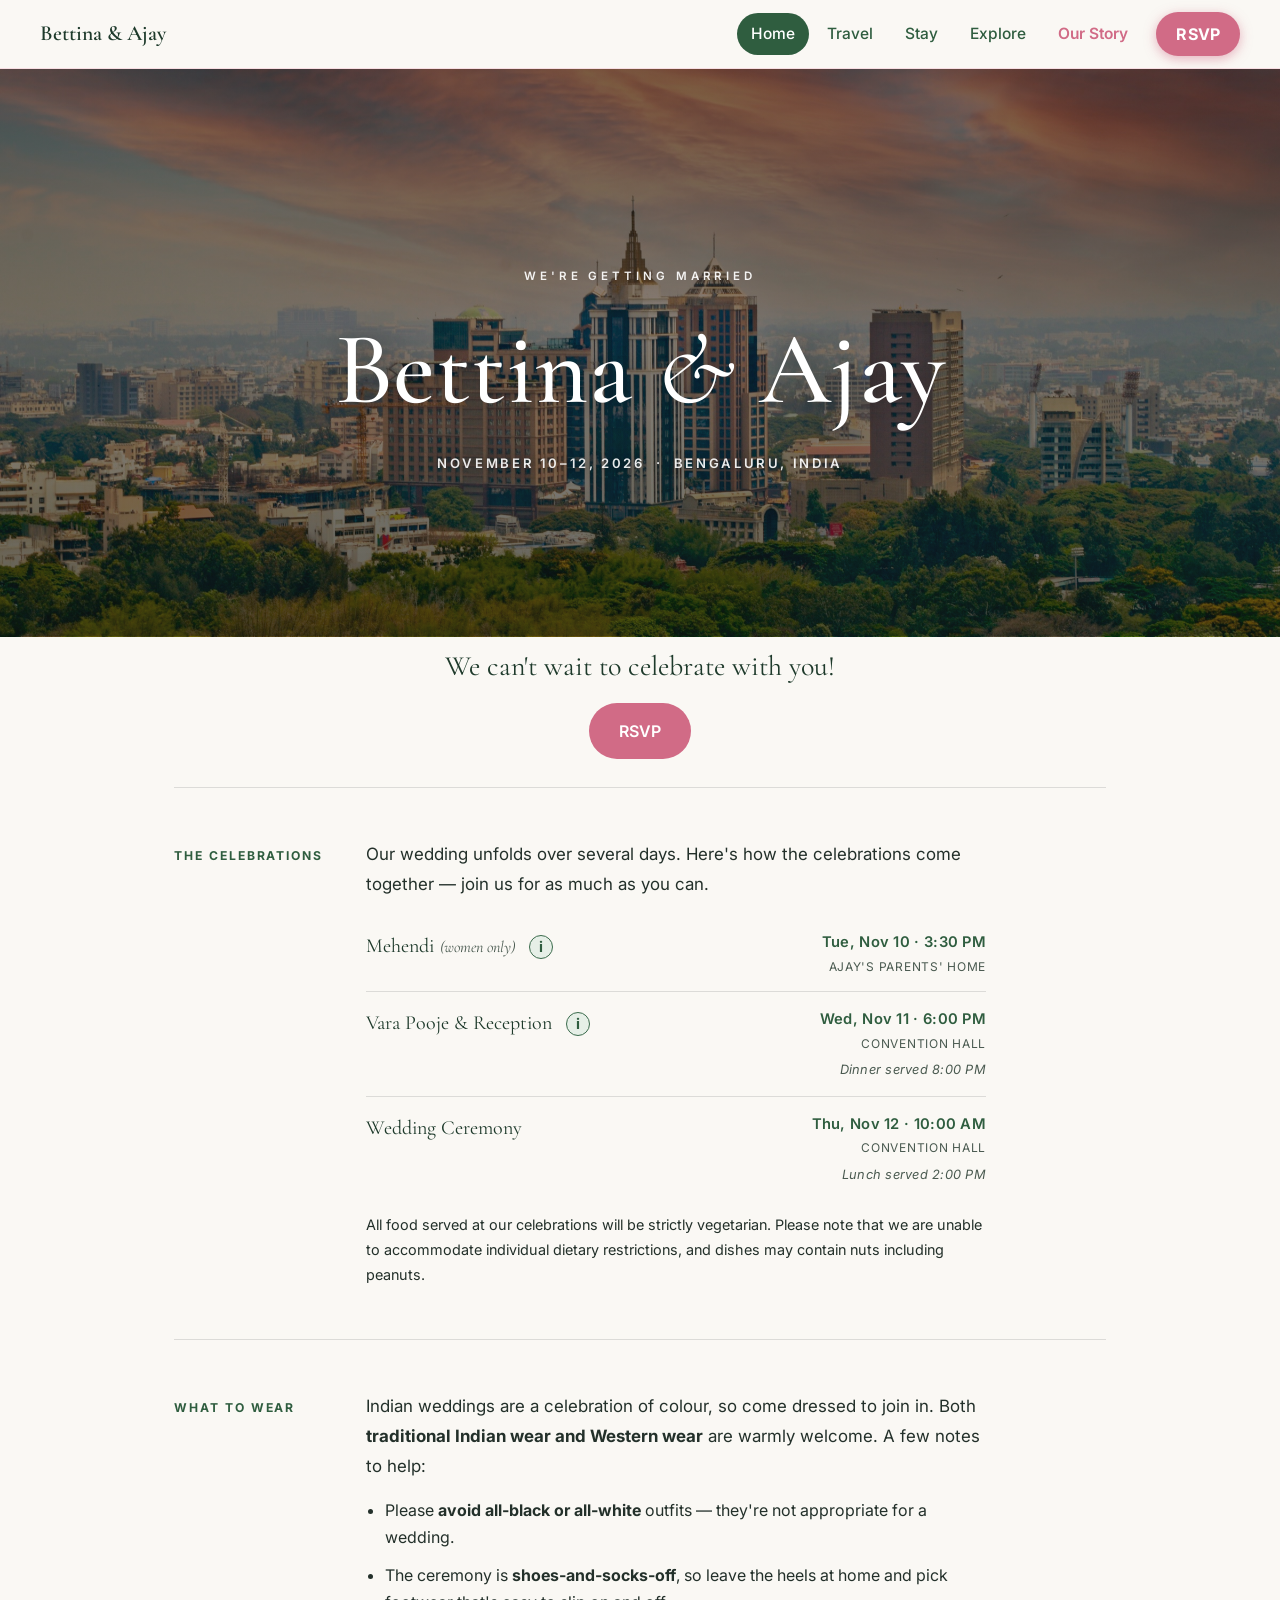
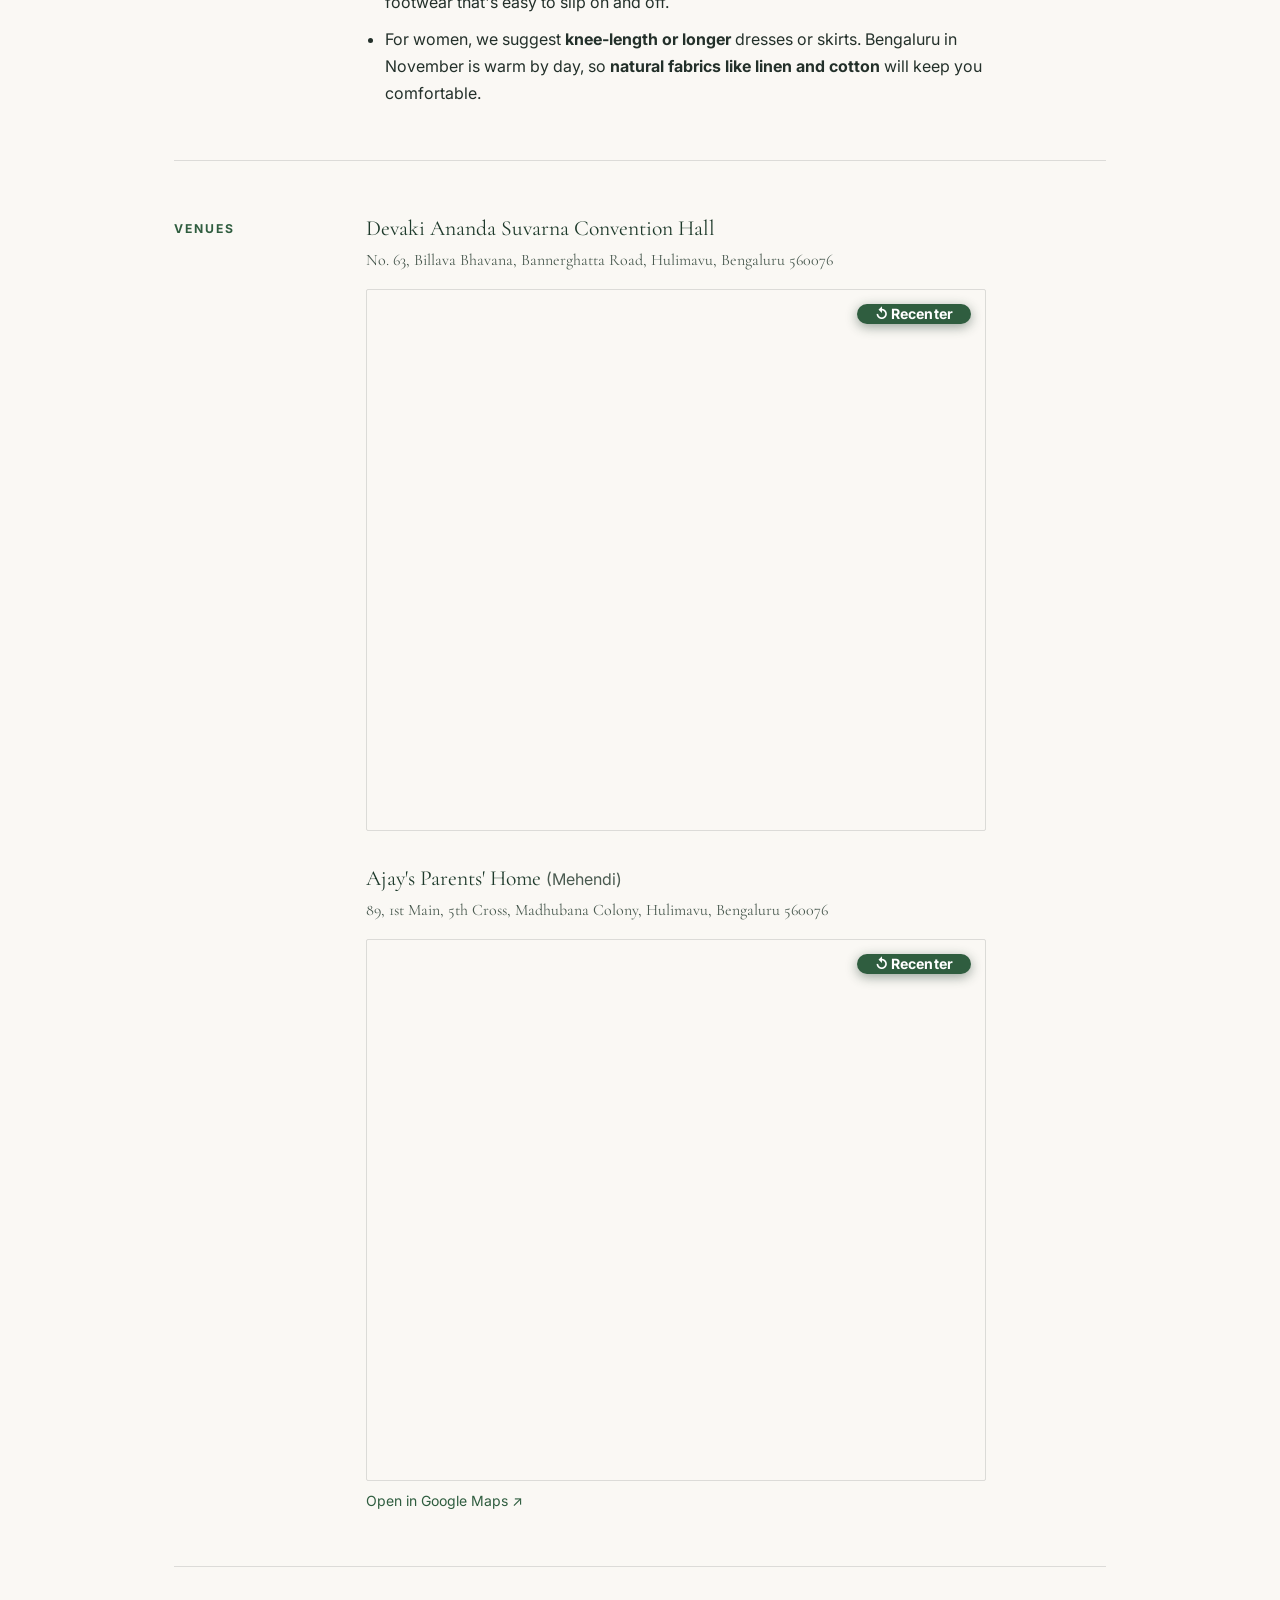
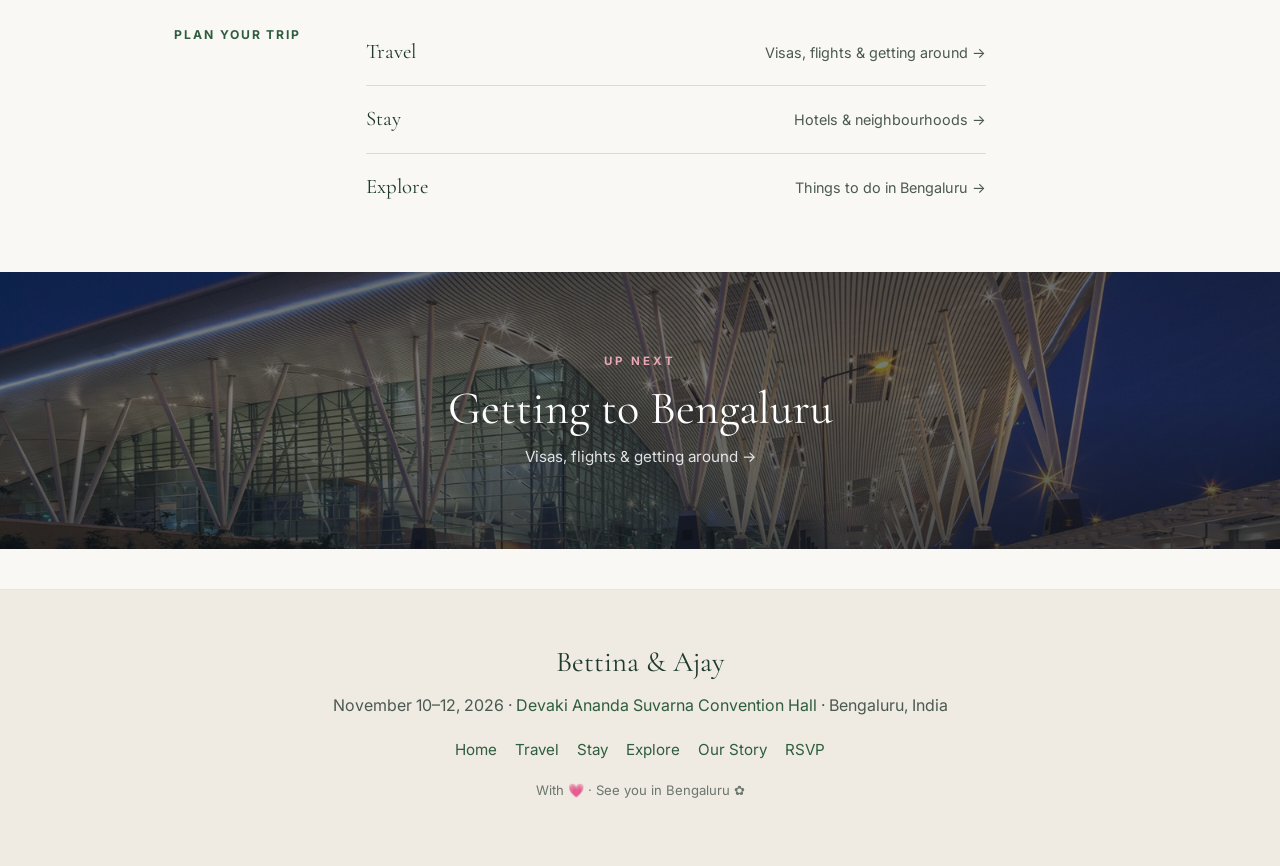
==== index.html @ e7af2078 "Add dietary restrictions and nut allergy notice to celebrations section Co-Authored-By: Claude Sonne" ====
<!DOCTYPE html>
<html lang="en">

<head>
  <meta charset="UTF-8">
  <meta name="viewport" content="width=device-width, initial-scale=1.0">
  <title>Bettina &amp; Ajay · Wedding in Bengaluru</title>
  <meta name="description" content="Join us in Bengaluru, India. RSVP, travel tips, where to stay, and things to do.">
  <link rel="icon" href="assets/favicon.svg" type="image/svg+xml">
  <link rel="preconnect" href="https://fonts.googleapis.com">
  <link rel="preconnect" href="https://fonts.gstatic.com" crossorigin>
  <link rel="stylesheet"
    href="https://fonts.googleapis.com/css2?family=Cormorant+Garamond:ital,wght@0,400;0,500;0,600;1,400;1,500&family=Inter:wght@400;500;600&display=swap">
  <link rel="stylesheet" href="assets/styles.css">
</head>

<body>
  <!-- ===== Header / nav (identical on every page) ===== -->
  <header class="site-header">
    <nav class="nav" aria-label="Primary">
      <a class="nav__brand" href="index.html">Bettina &amp; Ajay</a>
      <input type="checkbox" id="nav-toggle" class="nav__toggle" aria-label="Toggle menu">
      <div class="nav__right">
        <a class="nav__link" href="index.html" aria-current="page">Home</a>
        <ul class="nav__menu" id="nav-menu">
          <li><a href="travel.html">Travel</a></li>
          <li><a href="stay.html">Stay</a></li>
          <li><a href="explore.html">Explore</a></li>
          <li><a href="story.html">Our Story</a></li>
        </ul>
        <a class="nav__cta" href="rsvp.html">RSVP</a>
        <label for="nav-toggle" class="nav__burger" aria-hidden="true">
          <span></span><span></span><span></span>
        </label>
      </div>
    </nav>
  </header>

  <main>
    <!-- ===== Lede / hero ===== -->
    <header class="lede">
      <p class="lede__kicker">We're getting married</p>
      <h1 class="lede__names">
        Bettina <span class="lede__amp">&amp;</span> Ajay
      </h1>
      <p class="lede__meta">November 10–12, 2026 &nbsp;·&nbsp; Bengaluru, India</p>
    </header>

    <div class="editorial">
      <!-- Intro -->
      <section class="ed-intro">
        <p>We can't wait to celebrate with you!</p>
        <a class="btn btn--pink" href="rsvp.html">RSVP</a>
      </section>

      <!-- The Celebrations -->
      <section class="block" id="itinerary">
        <p class="block__label">The Celebrations</p>
        <div class="block__body">
          <p>Our wedding unfolds over several days. Here's how the celebrations come together — join us
            for as much as you can.</p>
          <ul class="schedule">
            <li>
              <span class="schedule__name">Mehendi <span class="schedule__qual">(women only)</span><span class="hint"
                  tabindex="0"
                  aria-label="A mehendi is a joyful pre-wedding gathering — for us, a women-only celebration — where henna is applied to the bride's and guests' hands and feet, with music, food, and lots of colour."><span
                    class="hint__icon" aria-hidden="true">i</span><span class="hint__bubble" aria-hidden="true">A
                    mehendi is a joyful pre-wedding gathering where henna designs are applied to the bride's and guests'
                    hands and feet. This event is for women only.</span></span></span>
              <span class="schedule__when">
                <span class="schedule__day">Tue, Nov 10 · 3:30 PM</span>
                <span class="schedule__where">Ajay's Parents' Home</span>
              </span>
            </li>
            <li>
              <span class="schedule__name">Vara Pooje &amp; Reception<span class="hint" tabindex="0"
                  aria-label="The vara pooje is a Kannada ceremony where the bride's family formally welcomes and honours the groom the evening before the wedding, followed by a reception celebration."><span
                    class="hint__icon" aria-hidden="true">i</span><span class="hint__bubble" aria-hidden="true">The vara
                    pooje is a Kannada ceremony in which the bride's family
                    formally welcomes and honours the groom (the <em>vara</em>) the evening before the
                    wedding — followed by a reception to celebrate together.</span></span></span>
              <span class="schedule__when">
                <span class="schedule__day">Wed, Nov 11 · 6:00 PM</span>
                <span class="schedule__where">Convention hall</span>
                <span class="schedule__sub-time">Dinner served 8:00 PM</span>
              </span>
            </li>
            <li>
              <span class="schedule__name">Wedding Ceremony</span>
              <span class="schedule__when">
                <span class="schedule__day">Thu, Nov 12 · 10:00 AM</span>
                <span class="schedule__where">Convention hall</span>
                <span class="schedule__sub-time">Lunch served 2:00 PM</span>
              </span>
            </li>
          </ul>
          <p class="muted" style="margin-top:12px;font-size:0.9rem;">All food served at our celebrations will be strictly vegetarian. Please note that we are unable to accommodate individual dietary restrictions, and dishes may contain nuts including peanuts.</p>
        </div>
      </section>

      <!-- What to Wear -->
      <section class="block" id="attire">
        <p class="block__label">What to Wear</p>
        <div class="block__body">
          <p>Indian weddings are a celebration of colour, so come dressed to join in. Both <strong>traditional Indian wear and Western wear</strong> are warmly welcome. A few notes to help:</p>
          <ul class="bullets">
            <li>Please <strong>avoid all-black or all-white</strong> outfits — they're not appropriate for a wedding.</li>
            <li>The ceremony is <strong>shoes-and-socks-off</strong>, so leave the heels at home and pick
              footwear that's easy to slip on and off.</li>
            <li>For women, we suggest <strong>knee-length or longer</strong> dresses or skirts. Bengaluru in November is warm by day, so <strong>natural fabrics like linen and cotton</strong> will keep you comfortable.</li>
          </ul>
        </div>
      </section>

      <!-- The Venue -->
      <section class="block" id="venue">
        <p class="block__label">Venues</p>
        <div class="block__body">
          <p class="venue-name">Devaki Ananda Suvarna Convention Hall<br>
            <span style="font-size:1rem;color:var(--ink-soft);">No. 63, Billava Bhavana, Bannerghatta
              Road, Hulimavu, Bengaluru 560076</span>
          </p>
          <div class="map-embed">
            <iframe name="venuemap"
              src="https://maps.google.com/maps?q=Devaki%20Ananda%20Suvarna%20Convention%20Hall%2C%20Bannerghatta%20Road%2C%20Hulimavu%2C%20Bengaluru%20560076&amp;output=embed"
              title="Map to Devaki Ananda Suvarna Convention Hall" loading="lazy"
              referrerpolicy="no-referrer-when-downgrade"></iframe>
            <a class="map-recenter"
              href="https://maps.google.com/maps?q=Devaki%20Ananda%20Suvarna%20Convention%20Hall%2C%20Bannerghatta%20Road%2C%20Hulimavu%2C%20Bengaluru%20560076&amp;output=embed"
              target="venuemap" title="Re-center the map on the venue">↺ Recenter</a>
          </div>
          <p class="venue-name" style="margin-top:2rem;">Ajay's Parents' Home <span style="font-size:1rem;font-family:var(--sans);font-weight:400;color:var(--ink-soft);">(Mehendi)</span><br>
            <span style="font-size:1rem;color:var(--ink-soft);">89, 1st Main, 5th Cross, Madhubana Colony, Hulimavu, Bengaluru 560076</span>
          </p>
          <div class="map-embed">
            <iframe name="homemap"
              src="https://maps.google.com/maps?q=12.875937,77.603765&amp;output=embed"
              title="Map to the home venue" loading="lazy"
              referrerpolicy="no-referrer-when-downgrade"></iframe>
            <a class="map-recenter"
              href="https://maps.google.com/maps?q=12.875937,77.603765&amp;output=embed"
              target="homemap" title="Re-center the map on the home">↺ Recenter</a>
          </div>
          <p style="margin-top:8px;font-size:0.875rem;"><a href="https://maps.app.goo.gl/53vrpfTLoA7YVXSU9" target="_blank" rel="noopener">Open in Google Maps ↗</a></p>
        </div>
      </section>

      <!-- Plan your trip -->
      <section class="block">
        <p class="block__label">Plan Your Trip</p>
        <div class="block__body">
          <ul class="linklist">
            <li><a href="travel.html">
                <span class="linklist__t">Travel</span>
                <span class="linklist__d">Visas, flights &amp; getting around →</span>
              </a></li>
            <li><a href="stay.html">
                <span class="linklist__t">Stay</span>
                <span class="linklist__d">Hotels &amp; neighbourhoods →</span>
              </a></li>
            <li><a href="explore.html">
                <span class="linklist__t">Explore</span>
                <span class="linklist__d">Things to do in Bengaluru →</span>
              </a></li>
          </ul>
        </div>
      </section>
    </div>

    <!-- Flow into the next section -->
    <div class="next-up next-up--travel">
      <a class="next-up__link" href="travel.html">
        <span class="next-up__label">Up next</span>
        <span class="next-up__title">Getting to Bengaluru</span>
        <span class="next-up__cue">Visas, flights &amp; getting around →</span>
      </a>
    </div>
  </main>

  <!-- ===== Footer (identical on every page) ===== -->
  <footer class="site-footer">
    <div class="footer-names">Bettina &amp; Ajay</div>
    <p class="footer-meta">November 10–12, 2026 · <a href="https://maps.google.com/maps?q=Devaki+Ananda+Suvarna+Convention+Hall,+Bannerghatta+Road,+Hulimavu,+Bengaluru+560076" target="_blank" rel="noopener">Devaki Ananda Suvarna Convention Hall</a> ·
      Bengaluru, India</p>
    <ul class="footer-nav">
      <li><a href="index.html">Home</a></li>
      <li><a href="travel.html">Travel</a></li>
      <li><a href="stay.html">Stay</a></li>
      <li><a href="explore.html">Explore</a></li>
      <li><a href="story.html">Our Story</a></li>
      <li><a href="rsvp.html">RSVP</a></li>
    </ul>
    <p class="footer-fineprint">With 💗 · See you in Bengaluru ✿</p>
  </footer>
</body>

</html>
---- assets/styles.css ----
/* ==========================================================================
   Wedding site — shared theme
   Framework-free. Rich cream canvas, pink + forest green accents. Mobile-first.
   --------------------------------------------------------------------------
   FONTS: Uses Google Fonts (one <link> in each page's <head>). The font
   stacks below fall back to system serif/sans if the network is blocked.
   To go fully offline / zero external requests, remove the <link> tags in
   the HTML and the page will still look fine on the system fallback fonts.
   ========================================================================== */

:root {
  /* Forest greens */
  --green-900: #1e3a2b;
  --green-700: #2f5d3f;
  --green-500: #3b6b4c;
  --green-100: #e6efe7;

  /* Pinks */
  --pink-500: #d16b86;
  --pink-300: #e8a7b3;
  --pink-100: #f7dde2;
  --pink-050: #fdeef0;

  /* Neutrals — a bright warm off-white is the dominant canvas */
  --cream: #faf8f4;        /* bright warm off-white — page background */
  --cream-deep: #efeae2;   /* soft greige — footer */
  --surface: #ffffff;      /* clean white — cards & panels lift off the canvas */
  --white: #ffffff;
  --ink: #23302a;
  --ink-soft: #4a5a50;
  --hairline: rgba(35, 48, 42, 0.14); /* thin editorial rules */

  /* Accents */
  --gold: #c9a14a;

  /* Type */
  --serif: "Cormorant Garamond", "Iowan Old Style", "Palatino Linotype",
    Palatino, Georgia, "Times New Roman", serif;
  --sans: "Inter", -apple-system, BlinkMacSystemFont, "Segoe UI", Roboto,
    Helvetica, Arial, sans-serif;

  /* Layout */
  --maxw: 1240px;
  --radius: 16px;
  --shadow: 0 10px 30px rgba(30, 58, 43, 0.10);
  --shadow-sm: 0 4px 14px rgba(30, 58, 43, 0.08);
}

/* ----- Reset-ish ----- */
*,
*::before,
*::after {
  box-sizing: border-box;
}

html {
  scroll-behavior: smooth;
}

body {
  margin: 0;
  font-family: var(--sans);
  color: var(--ink);
  background-color: var(--cream);
  line-height: 1.65;
  -webkit-font-smoothing: antialiased;
  text-rendering: optimizeLegibility;
}

img {
  max-width: 100%;
  display: block;
}

a {
  color: var(--green-700);
  text-decoration: none;
}

a:hover {
  text-decoration: underline;
}

h1,
h2,
h3 {
  font-family: var(--serif);
  font-weight: 600;
  line-height: 1.1;
  color: var(--green-900);
  margin: 0 0 0.4em;
}

h1 {
  font-size: clamp(2.6rem, 7vw, 4.6rem);
  letter-spacing: 0.5px;
}

h2 {
  font-size: clamp(1.9rem, 4.5vw, 2.8rem);
}

h3 {
  font-size: 1.35rem;
}

p {
  margin: 0 0 1rem;
}

/* Visible keyboard focus for accessibility */
a:focus-visible,
button:focus-visible,
.btn:focus-visible {
  outline: 3px solid var(--pink-500);
  outline-offset: 2px;
  border-radius: 4px;
}

/* ----- Layout helpers ----- */
.container {
  width: 100%;
  max-width: var(--maxw);
  margin-inline: auto;
  padding-inline: 20px;
}

.section {
  padding: 64px 0;
}

.center {
  text-align: center;
}

.muted {
  color: var(--ink-soft);
}

/* Section heading with little leaf accents */
.section-title {
  text-align: center;
  margin-bottom: 8px;
}

.section-title::after {
  content: "❧";
  display: block;
  color: var(--pink-500);
  font-size: 1.7rem;
  margin-top: 6px;
}

.section-intro {
  text-align: center;
  max-width: 62ch;
  margin: 0 auto 40px;
  color: var(--ink-soft);
}

/* ==========================================================================
   Header / nav  (identical markup on every page)
   ========================================================================== */
.site-header {
  position: sticky;
  top: 0;
  z-index: 50;
  background: rgba(250, 248, 244, 0.9);
  backdrop-filter: blur(8px);
  border-bottom: 1px solid var(--pink-100);
}

.nav {
  position: relative; /* positioning context for the mobile dropdown */
  display: flex;
  flex-wrap: wrap;
  align-items: center;
  justify-content: space-between;
  gap: 8px 18px;
  padding: 12px 20px;
  max-width: var(--maxw);
  margin-inline: auto;
}

.nav__brand {
  font-family: var(--serif);
  font-size: 1.35rem;
  font-weight: 600;
  color: var(--green-900);
  white-space: nowrap;
}

.nav__brand:hover {
  text-decoration: none;
}

/* Checkbox that drives the CSS-only mobile menu — visually hidden, still focusable */
.nav__toggle {
  position: absolute;
  opacity: 0;
  pointer-events: none;
}

/* Right-hand cluster: Home · [menu] · RSVP · burger */
.nav__right {
  display: flex;
  flex-wrap: wrap;
  align-items: center;
  gap: 6px 4px;
}

.nav__menu {
  display: flex;
  flex-wrap: wrap;
  align-items: center;
  gap: 6px 4px;
  list-style: none;
  margin: 0;
  padding: 0;
}

/* Shared link-pill styling for Home + the collapsible menu links */
.nav__link,
.nav__menu a {
  display: inline-block;
  padding: 8px 14px;
  border-radius: 999px;
  color: var(--green-700);
  font-weight: 500;
  font-size: 0.97rem;
}

.nav__link:hover,
.nav__menu a:hover {
  background: var(--green-100);
  text-decoration: none;
}

.nav__link[aria-current="page"],
.nav__menu a[aria-current="page"] {
  background: var(--green-700);
  color: var(--white);
}

.nav__menu a[href="story.html"] {
  color: var(--pink-500);
  font-weight: 600;
}

.nav__menu a[href="story.html"][aria-current="page"] {
  color: var(--white);
}

.nav__cta {
  position: relative;
  overflow: hidden;
  display: inline-block;
  border-radius: 999px;
  background: var(--pink-500);
  color: var(--white);
  font-weight: 700;
  font-size: 1rem;
  letter-spacing: 0.01em;
  margin-left: 10px;
  padding: 9px 20px;
  box-shadow: 0 3px 12px rgba(209, 107, 134, 0.5);
  transition: transform 0.12s ease, box-shadow 0.2s ease, background 0.2s ease;
}

.nav__cta:hover {
  background: var(--pink-300);
  color: var(--green-900);
  text-decoration: none;
  transform: translateY(-1px);
  box-shadow: 0 5px 16px rgba(209, 107, 134, 0.55);
}

/* Periodic light sweep across the RSVP button */
.nav__cta::before {
  content: "";
  position: absolute;
  top: 0;
  left: -150%;
  width: 60%;
  height: 100%;
  background: linear-gradient(100deg, transparent 0%, rgba(255, 255, 255, 0.5) 50%, transparent 100%);
  transform: skewX(-20deg);
  pointer-events: none;
  animation: cta-shimmer 4s ease-in-out infinite;
}

@keyframes cta-shimmer {
  0%, 18% { left: -150%; }
  58%, 100% { left: 160%; }
}

@media (prefers-reduced-motion: reduce) {
  .nav__cta::before { animation: none; }
}

.nav__cta[aria-current="page"] {
  background: var(--pink-500);
}

/* Hamburger button — hidden on desktop, shown on mobile */
.nav__burger {
  display: none;
  flex-direction: column;
  justify-content: center;
  gap: 4px;
  width: 42px;
  height: 38px;
  padding: 9px;
  border-radius: 10px;
  cursor: pointer;
}

.nav__burger span {
  display: block;
  width: 100%;
  height: 2px;
  border-radius: 2px;
  background: var(--green-900);
  transition: transform 0.2s ease, opacity 0.2s ease;
}

.nav__burger:hover {
  background: var(--green-100);
}

/* ----- Mobile: collapse secondary links into a hamburger dropdown ----- */
@media (max-width: 680px) {
  .nav {
    flex-wrap: nowrap;
    gap: 8px;
    padding: 10px 14px;
  }

  .nav__brand {
    font-size: 1.05rem;
    min-width: 0;            /* allow the brand to shrink first… */
    overflow: hidden;
    text-overflow: ellipsis; /* …and truncate only in the worst case */
  }

  .nav__right {
    flex-wrap: nowrap;
    flex-shrink: 0;          /* Home · RSVP · burger always stay visible */
    gap: 6px;
  }

  .nav__link {
    padding: 7px 12px;
  }

  .nav__cta {
    margin-left: 0;
    padding: 8px 14px;
    font-size: 0.95rem;
  }

  .nav__burger {
    display: flex;
    width: 36px;
    height: 32px;
    padding: 8px;
  }

  /* keyboard focus ring lands on the visible burger */
  .nav__toggle:focus-visible ~ .nav__right .nav__burger {
    outline: 3px solid var(--pink-500);
    outline-offset: 2px;
  }

  /* the four secondary links become a dropdown panel under the header */
  .nav__menu {
    position: absolute;
    top: 100%;
    left: 0;
    right: 0;
    flex-direction: column;
    align-items: stretch;
    gap: 2px;
    padding: 8px 14px 14px;
    background: var(--cream);
    border-bottom: 1px solid var(--pink-100);
    box-shadow: var(--shadow-sm);
    opacity: 0;
    visibility: hidden;
    transform: translateY(-6px);
    transition: opacity 0.18s ease, transform 0.18s ease, visibility 0.18s;
  }

  .nav__menu a {
    display: block;
    padding: 11px 14px;
    font-size: 1.02rem;
  }

  .nav__toggle:checked ~ .nav__right .nav__menu {
    opacity: 1;
    visibility: visible;
    transform: translateY(0);
  }

  /* burger morphs into an X while open */
  .nav__toggle:checked ~ .nav__right .nav__burger span:nth-child(1) {
    transform: translateY(6px) rotate(45deg);
  }
  .nav__toggle:checked ~ .nav__right .nav__burger span:nth-child(2) {
    opacity: 0;
  }
  .nav__toggle:checked ~ .nav__right .nav__burger span:nth-child(3) {
    transform: translateY(-6px) rotate(-45deg);
  }
}

/* ==========================================================================
   Buttons
   ========================================================================== */
.btn {
  display: inline-block;
  padding: 13px 28px;
  border-radius: 999px;
  font-weight: 600;
  font-size: 1rem;
  cursor: pointer;
  border: 2px solid transparent;
  transition: transform 0.08s ease, background 0.2s ease, color 0.2s ease;
}

.btn:hover {
  text-decoration: none;
  transform: translateY(-1px);
}

.btn--primary {
  background: var(--green-700);
  color: var(--white);
}

.btn--primary:hover {
  background: var(--green-500);
  color: var(--white);
}

.btn--pink {
  background: var(--pink-500);
  color: var(--white);
}

.btn--pink:hover {
  background: var(--pink-300);
  color: var(--green-900);
}

.btn--ghost {
  background: transparent;
  color: var(--green-900);
  border-color: var(--green-700);
}

.btn--ghost:hover {
  background: var(--green-700);
  color: var(--white);
}

.btn-row {
  display: flex;
  flex-wrap: wrap;
  gap: 14px;
  justify-content: center;
}

/* ==========================================================================
   Content blocks (travel / stay / explore)
   ========================================================================== */
.prose {
  max-width: 880px;
  margin-inline: auto;
}

.info-block {
  background: var(--surface);
  border: 1px solid var(--pink-100);
  border-left: 5px solid var(--green-500);
  border-radius: 12px;
  padding: 22px 24px;
  margin-bottom: 22px;
  box-shadow: var(--shadow-sm);
}

.info-block > h3 {
  margin-top: 0;
  display: flex;
  align-items: center;
  gap: 10px;
}

.info-block ul {
  margin: 0;
  padding-left: 1.2em;
}

.info-block li {
  margin-bottom: 8px;
}

.info-block li:last-child {
  margin-bottom: 0;
}

/* Highlighted callout (hotel block, important notes) */
.callout {
  background: var(--pink-050);
  border: 1px dashed var(--pink-300);
  border-radius: 12px;
  padding: 20px 24px;
  margin-bottom: 28px;
}

.callout--note {
  background: var(--green-100);
  border-color: var(--green-500);
}

.callout strong {
  color: var(--green-900);
}

/* Quiet inline note — a thin rule instead of a filled box */
.note-lead {
  max-width: 880px;
  margin: 0 auto 28px;
  padding: 2px 0 2px 16px;
  border-left: 2px solid var(--green-500);
  color: var(--ink-soft);
  font-size: 0.95rem;
}

.note-lead strong { color: var(--green-900); }

/* Placeholder token styling so [BRACKETS] are easy to spot while editing */
.ph {
  background: #fff3cd;
  border-bottom: 1px dashed var(--gold);
  padding: 0 3px;
  border-radius: 3px;
  font-style: normal;
}

/* Pill tags (e.g. ~3 hrs, $$, veg) */
.tag {
  display: inline-block;
  font-size: 0.75rem;
  font-weight: 600;
  letter-spacing: 0.3px;
  background: var(--green-100);
  color: var(--green-700);
  padding: 2px 10px;
  border-radius: 999px;
  margin-left: 6px;
  vertical-align: middle;
}

/* ==========================================================================
   RSVP form embed
   ========================================================================== */
.form-wrap {
  background: var(--surface);
  border: 1px solid var(--pink-100);
  border-radius: var(--radius);
  padding: 14px;
  box-shadow: var(--shadow-sm);
  max-width: 720px;
  margin: 0 auto 24px;
}

.form-wrap iframe {
  width: 100%;
  min-height: 900px;
  border: 0;
  border-radius: 8px;
}

/* ==========================================================================
   Map embed (venue)
   ========================================================================== */
.map-embed {
  max-width: 880px;
  margin: 0 auto;
  border-radius: var(--radius);
  overflow: hidden;
  box-shadow: var(--shadow);
  border: 6px solid var(--surface);
  line-height: 0;
}

.map-embed iframe {
  display: block;
  width: 100%;
  height: 420px;
  border: 0;
}

@media (max-width: 560px) {
  .map-embed iframe {
    height: 320px;
  }
}

/* ==========================================================================
   Footer
   ========================================================================== */
.site-footer {
  background: var(--cream-deep);
  color: var(--ink);
  text-align: center;
  padding: 48px 20px;
  margin-top: 40px;
  border-top: 1px solid var(--pink-100);
}

.site-footer a {
  color: var(--green-700);
}

.site-footer .footer-names {
  font-family: var(--serif);
  font-size: 1.8rem;
  color: var(--green-900);
  margin-bottom: 6px;
}

.site-footer .footer-meta {
  color: var(--ink-soft);
  margin-bottom: 18px;
}

.footer-nav {
  list-style: none;
  display: flex;
  flex-wrap: wrap;
  justify-content: center;
  gap: 6px 18px;
  padding: 0;
  margin: 0 0 18px;
}

.footer-nav a {
  color: var(--green-700);
  font-size: 0.95rem;
}

.footer-fineprint {
  color: var(--ink-soft);
  font-size: 0.82rem;
  opacity: 0.8;
}

/* ==========================================================================
   Responsive tweaks
   ========================================================================== */
@media (max-width: 560px) {
  .section {
    padding: 48px 0;
  }
}

/* Respect reduced-motion preference */
@media (prefers-reduced-motion: reduce) {
  html {
    scroll-behavior: auto;
  }

  * {
    transition: none !important;
  }
}

/* ==========================================================================
   Homepage — editorial / type-led layout
   Scoped to .lede and .editorial, which only appear on index.html, so the
   content pages (which use .section / .info-block) are unaffected.
   ========================================================================== */

/* Hero / lede — full-bleed photo banner behind the names.
   A dark gradient is laid over the photo so the type stays legible. */
.lede {
  position: relative;
  text-align: center;
  max-width: none;
  margin: 0;
  padding: clamp(120px, 22vh, 220px) 24px clamp(96px, 18vh, 180px);
  background-image:
    linear-gradient(180deg, rgba(16, 22, 18, 0.56) 0%, rgba(16, 22, 18, 0.46) 45%, rgba(16, 22, 18, 0.66) 100%),
    url("photos/bangalore-backdrop.jpg");
  background-size: cover;
  background-position: center 38%;
}

.lede__kicker {
  margin: 0 0 30px;
  font-size: 0.72rem;
  font-weight: 600;
  text-transform: uppercase;
  letter-spacing: 0.34em;
  color: rgba(255, 255, 255, 0.92);
}

.lede__names {
  margin: 0;
  font-family: var(--serif);
  font-weight: 500;
  font-size: clamp(3rem, 9vw, 6.4rem);
  line-height: 1.04;
  color: #fff;
  text-shadow: 0 2px 24px rgba(0, 0, 0, 0.38);
}

.lede__amp {
  font-style: italic;
  font-weight: 400;
  color: #fff;
}

.lede__meta {
  margin: 30px 0 0;
  font-size: 0.82rem;
  font-weight: 600;
  text-transform: uppercase;
  letter-spacing: 0.2em;
  color: rgba(255, 255, 255, 0.9);
  text-shadow: 0 1px 12px rgba(0, 0, 0, 0.4);
}

/* Editorial reading column */
.editorial {
  max-width: 980px;
  margin: 0 auto;
  padding: 0 24px;
}

/* Centered serif intro line */
.ed-intro {
  padding: 8px 0 28px;
  text-align: center;
  border-bottom: 1px solid var(--hairline);
}

.ed-intro .btn {
  margin-top: 16px;
}

.ed-intro p {
  max-width: none;
  margin: 0 auto;
  text-align: center;
  font-family: var(--serif);
  font-size: clamp(1.35rem, 2.6vw, 1.75rem);
  line-height: 1.5;
  color: var(--green-900);
}

/* Label | body block */
.block {
  display: grid;
  grid-template-columns: 160px 1fr;
  gap: 16px 32px;
  padding: 52px 0;
  border-bottom: 1px solid var(--hairline);
}

.block:last-child {
  border-bottom: 0;
}

.block__label {
  margin: 6px 0 0;
  font-size: 0.76rem;
  font-weight: 700;
  text-transform: uppercase;
  letter-spacing: 0.16em;
  color: var(--green-700);
}

.block__body {
  max-width: 62ch;
}

.block__body > :first-child { margin-top: 0; }
.block__body > :last-child { margin-bottom: 0; }

.block__body p {
  font-size: 1.06rem;
  line-height: 1.75;
  color: var(--ink);
}

.block__body .venue-name {
  font-family: var(--serif);
  font-size: 1.35rem;
  line-height: 1.4;
  color: var(--green-900);
}

/* Our Story — long-form narrative with photos woven through */
.story {
  max-width: 720px;
  margin-inline: auto;
}

.story p {
  font-size: 1.1rem;
  line-height: 1.85;
  color: var(--ink);
}

.story__lead {
  font-family: var(--serif);
  font-size: clamp(1.4rem, 3vw, 1.9rem);
  line-height: 1.5;
  color: var(--green-900);
  margin-bottom: 1.3rem;
}

.story figure {
  margin: 40px 0;
}

.story figure img {
  width: 100%;
  border-radius: 12px;
  box-shadow: var(--shadow-sm);
}

/* Portrait shots shouldn't tower over the column */
.story figure.story__portrait img {
  max-width: 460px;
  margin-inline: auto;
}

.story figcaption {
  margin-top: 12px;
  text-align: center;
  font-family: var(--serif);
  font-style: italic;
  font-size: 1.05rem;
  line-height: 1.5;
  color: var(--ink-soft);
}

/* The Day — schedule list */
.schedule {
  list-style: none;
  margin: 0;
  padding: 0;
}

.schedule li {
  display: flex;
  justify-content: space-between;
  align-items: flex-start;
  gap: 18px;
  padding: 15px 0;
  border-bottom: 1px solid var(--hairline);
}

.schedule li:last-child { border-bottom: 0; }


.schedule__name {
  display: inline-flex;
  align-items: center;
  gap: 0.3em;
  font-family: var(--serif);
  font-size: 1.25rem;
  color: var(--green-900);
}

.schedule__qual {
  font-size: 1rem;
  font-style: italic;
  color: var(--ink-soft);
}

.schedule__when {
  display: flex;
  flex-direction: column;
  align-items: flex-end;
  gap: 2px;
  text-align: right;
}

.schedule__day {
  font-size: 0.92rem;
  font-weight: 600;
  letter-spacing: 0.02em;
  color: var(--green-700);
}

/* Meal time sits under the venue and reads as a clear sub-detail,
   so it can't be mistaken for the event's start time */
.schedule__sub-time {
  margin-top: 4px;
  font-size: 0.8rem;
  font-style: italic;
  letter-spacing: 0.02em;
  color: var(--ink-soft);
}

.schedule__where {
  font-size: 0.75rem;
  letter-spacing: 0.06em;
  text-transform: uppercase;
  color: var(--ink-soft);
}

/* Venue map — sits in the body column; made tall so the info card
   (top-left) drops clear of the centred pin */
.editorial .map-embed {
  position: relative;
  border: 1px solid var(--hairline);
  border-radius: 2px;
  box-shadow: none;
  max-width: 100%;
  margin-top: 8px;
}

.editorial .map-embed iframe { height: 540px; }

/* Recenter control floated over the map (our button on top of Google's iframe) */
.map-recenter {
  position: absolute;
  top: 14px;
  right: 14px;
  z-index: 2;
  display: inline-flex;
  align-items: center;
  gap: 6px;
  padding: 10px 18px;
  border-radius: 999px;
  background: var(--green-700);
  color: var(--white);
  font-size: 0.88rem;
  font-weight: 700;
  letter-spacing: 0.01em;
  box-shadow: 0 3px 12px rgba(30, 58, 43, 0.45);
}

.map-recenter:hover {
  background: var(--green-900);
  color: var(--white);
  text-decoration: none;
}

/* Plan your trip — link list */
.linklist {
  list-style: none;
  margin: 0;
  padding: 0;
}

.linklist li { border-bottom: 1px solid var(--hairline); }
.linklist li:last-child { border-bottom: 0; }

.linklist a {
  display: flex;
  justify-content: space-between;
  align-items: baseline;
  gap: 18px;
  padding: 16px 0;
  color: var(--green-900);
}

.linklist a:hover { text-decoration: none; }
.linklist a:hover .linklist__t { text-decoration: underline; }

.linklist__t {
  font-family: var(--serif);
  font-size: 1.3rem;
}

.linklist__d {
  font-size: 0.9rem;
  color: var(--ink-soft);
  text-align: right;
}

.block__body .btn { margin-top: 20px; }

@media (max-width: 680px) {
  .lede { padding: 96px 20px 84px; }

  .block {
    grid-template-columns: 1fr;
    gap: 12px;
    padding: 44px 0;
  }

  .block__label { margin-bottom: 2px; }
}

@media (max-width: 440px) {
  .schedule li,
  .linklist a {
    flex-direction: column;
    gap: 3px;
  }

  .schedule__when { align-items: flex-start; text-align: left; }
  .linklist__d { text-align: left; }
}

/* Simple bulleted list inside an editorial block (e.g. What to Wear) */
.block__body .bullets {
  margin: 0;
  padding-left: 1.2em;
}

.block__body .bullets li {
  margin-bottom: 10px;
  line-height: 1.7;
}

.block__body .bullets li:last-child {
  margin-bottom: 0;
}

/* ==========================================================================
   Info bubble (e.g. "what is a mehendi") — hover / tap tooltip, no JS
   ========================================================================== */
.hint {
  position: relative;
  display: inline-block;
  margin-left: 8px;
  vertical-align: middle;
  cursor: help;
}

.hint__icon {
  display: inline-flex;
  align-items: center;
  justify-content: center;
  width: 24px;
  height: 24px;
  border-radius: 50%;
  border: 1.5px solid var(--green-500);
  background: var(--green-100);
  color: var(--green-700);
  font-family: var(--sans);
  font-size: 0.92rem;
  font-weight: 700;
  font-style: normal;
}

.hint__bubble {
  position: absolute;
  left: 50%;
  transform: translateX(-50%);
  top: calc(100% + 8px);
  width: min(290px, 78vw);
  background: var(--green-900);
  color: var(--cream);
  padding: 11px 14px;
  border-radius: 10px;
  font-family: var(--sans);
  font-size: 0.82rem;
  font-weight: 400;
  line-height: 1.5;
  letter-spacing: normal;
  text-align: left;
  box-shadow: 0 8px 24px rgba(30, 58, 43, 0.35);
  opacity: 0;
  visibility: hidden;
  transition: opacity 0.15s ease;
  z-index: 6;
}

.hint:hover .hint__bubble,
.hint:focus .hint__bubble,
.hint:focus-within .hint__bubble {
  opacity: 1;
  visibility: visible;
}

/* ==========================================================================
   Origin switch (travel page) — CSS-only radio pills, no JS.
   Pick where you're travelling from; tailored content shows page-wide.
   ========================================================================== */
.tz-radio {
  position: absolute;
  opacity: 0;
  pointer-events: none;
}

.tz-switch {
  display: flex;
  flex-wrap: wrap;
  align-items: center;
  justify-content: center;
  text-align: center;
  gap: 12px 14px;
  max-width: 880px;
  margin: 0 auto 28px;
  padding: 16px 20px;
  background: var(--green-100);
  border-radius: 12px;
}

.tz-switch__label {
  flex-basis: 100%;
  font-weight: 600;
  color: var(--green-900);
}

.tz-switch__pills {
  display: flex;
  flex-wrap: wrap;
  justify-content: center;
  gap: 8px;
}

.tz-switch label {
  padding: 8px 18px;
  border-radius: 999px;
  border: 1px solid var(--green-500);
  background: var(--white);
  color: var(--green-700);
  font-weight: 600;
  font-size: 0.9rem;
  cursor: pointer;
  transition: background 0.15s ease, color 0.15s ease;
}

.tz-switch label:hover {
  background: var(--green-100);
}

/* Active pill reflects the checked radio */
#tz-pt:checked ~ .tz-switch label[for="tz-pt"],
#tz-et:checked ~ .tz-switch label[for="tz-et"],
#tz-uk:checked ~ .tz-switch label[for="tz-uk"] {
  background: var(--green-700);
  color: var(--white);
  border-color: var(--green-700);
}

#tz-pt:focus-visible ~ .tz-switch label[for="tz-pt"],
#tz-et:focus-visible ~ .tz-switch label[for="tz-et"],
#tz-uk:focus-visible ~ .tz-switch label[for="tz-uk"] {
  outline: 2px solid var(--pink-500);
  outline-offset: 2px;
}

/* Origin-specific content is hidden until its origin is the chosen one.
   `revert` restores each element's natural display (list-item, block, …). */
.tz-only {
  display: none;
}

#tz-pt:checked ~ .prose .tz-only[data-tz="pt"],
#tz-et:checked ~ .prose .tz-only[data-tz="et"],
#tz-uk:checked ~ .prose .tz-only[data-tz="uk"] {
  display: revert;
}

/* ==========================================================================
   Photo galleries (explore page)
   ========================================================================== */
.hero-photo {
  margin: 0 0 32px;
}

.hero-photo img {
  width: 100%;
  aspect-ratio: 16 / 7;
  object-fit: cover;
  border-radius: 12px;
  box-shadow: var(--shadow-sm);
}

.gallery {
  display: grid;
  grid-template-columns: repeat(auto-fit, minmax(220px, 1fr));
  gap: 14px;
  margin-top: 18px;
}

.gallery figure {
  margin: 0;
}

.gallery img {
  width: 100%;
  aspect-ratio: 4 / 3;
  object-fit: cover;
  border-radius: 10px;
  box-shadow: var(--shadow-sm);
}

.gallery figcaption {
  margin-top: 6px;
  font-size: 0.85rem;
  color: var(--ink-soft);
}

/* Image carousel (e.g. "what to eat") — JS slider with prev/next + auto-rotate */
.carousel {
  position: relative;
  margin-top: 18px;
}

.carousel__viewport {
  position: relative;
  overflow: hidden;
  border-radius: 12px;
  box-shadow: var(--shadow-sm);
  /* Promote to its own layer so the rounded clip reliably hides
     the adjacent (transformed) slides — no edge bleed. */
  transform: translateZ(0);
}

.carousel__track {
  display: flex;
  margin: 0;
  padding: 0;
  list-style: none;
  transition: transform 0.5s ease;
}

.carousel__slide {
  flex: 0 0 100%;
  margin: 0;
}

.carousel__slide img {
  width: 100%;
  aspect-ratio: 3 / 2;
  object-fit: cover;
  object-position: center;
  display: block;
}

/* Prev / next controls, floated over the image */
.carousel__btn {
  position: absolute;
  top: 50%;
  transform: translateY(-50%);
  z-index: 2;
  display: flex;
  align-items: center;
  justify-content: center;
  width: 42px;
  height: 42px;
  padding: 0;
  border: none;
  border-radius: 50%;
  background: rgba(255, 255, 255, 0.9);
  color: var(--green-900);
  font-size: 1.6rem;
  line-height: 1;
  cursor: pointer;
  box-shadow: 0 2px 10px rgba(30, 58, 43, 0.3);
}

.carousel__btn:hover {
  background: #fff;
}

.carousel__btn--prev { left: 12px; }
.carousel__btn--next { right: 12px; }

.carousel__caption {
  margin: 10px 0 0;
  font-size: 0.88rem;
  color: var(--ink-soft);
  text-align: center;
}

.carousel__dots {
  display: flex;
  justify-content: center;
  gap: 8px;
  margin-top: 10px;
}

.carousel__dot {
  width: 9px;
  height: 9px;
  padding: 0;
  border: none;
  border-radius: 50%;
  background: var(--green-100);
  cursor: pointer;
}

.carousel__dot[aria-current="true"] {
  background: var(--green-700);
}

/* If JS is off, fall back to a simple stacked view of all slides */
.carousel:not([data-ready]) .carousel__track {
  flex-direction: column;
  gap: 12px;
}

.carousel:not([data-ready]) .carousel__btn,
.carousel:not([data-ready]) .carousel__dots {
  display: none;
}

.carousel:not([data-ready]) .carousel__slide img {
  border-radius: 12px;
}

/* One-per-line restaurant list */
.restaurant-list {
  margin: 0;
  padding-left: 1.2em;
}

.restaurant-list li {
  margin-bottom: 10px;
}

.restaurant-list li:last-child {
  margin-bottom: 0;
}

/* Make the map links obviously clickable with a trailing link glyph */
.restaurant-list a {
  font-weight: 600;
}

.restaurant-list a::after {
  content: "↗";
  margin-left: 3px;
  font-size: 0.85em;
  color: var(--pink-500);
}

/* ==========================================================================
   Cross-page flow — full-bleed "Up next" band so each page bleeds into the
   next as you scroll (Home → Travel → Stay → Explore → RSVP).
   ========================================================================== */
.next-up {
  width: 100vw;
  margin-left: calc(50% - 50vw);
  margin-top: 72px;
  background-size: cover;
  background-position: center;
}

/* Each band previews its destination with that page's banner photo. */
.next-up--story {
  background-image:
    linear-gradient(180deg, rgba(16, 22, 18, 0.62) 0%, rgba(16, 22, 18, 0.54) 45%, rgba(16, 22, 18, 0.74) 100%),
    url("photos/golden-gate-bridge.webp");
  background-position: center 60%;
}

.next-up--travel {
  background-image:
    linear-gradient(180deg, rgba(12, 18, 26, 0.62) 0%, rgba(12, 18, 26, 0.54) 45%, rgba(12, 18, 26, 0.74) 100%),
    url("photos/blr-airport.jpg");
  background-position: center 62%;
}

.next-up--stay {
  background-image:
    linear-gradient(180deg, rgba(16, 22, 18, 0.62) 0%, rgba(16, 22, 18, 0.54) 45%, rgba(16, 22, 18, 0.74) 100%),
    url("photos/bangalore-city.jpg");
  background-position: center 58%;
}

.next-up--explore {
  background-image:
    linear-gradient(180deg, rgba(16, 22, 18, 0.62) 0%, rgba(16, 22, 18, 0.54) 45%, rgba(16, 22, 18, 0.74) 100%),
    url("photos/lalbagh-botanical.jpg");
  background-position: center 55%;
}

.next-up--rsvp {
  background-image:
    linear-gradient(180deg, rgba(16, 22, 18, 0.62) 0%, rgba(16, 22, 18, 0.54) 45%, rgba(16, 22, 18, 0.74) 100%),
    url("photos/bangalore-backdrop.jpg");
}

/* On the editorial homepage the band follows the reading column directly. */
.editorial + .next-up {
  margin-top: 0;
}

.next-up__link {
  display: block;
  max-width: var(--maxw);
  margin-inline: auto;
  padding: clamp(48px, 8vw, 80px) 24px;
  text-align: center;
  color: var(--cream);
}

.next-up__link:hover {
  text-decoration: none;
}

.next-up__label {
  display: block;
  margin-bottom: 12px;
  font-size: 0.72rem;
  font-weight: 700;
  text-transform: uppercase;
  letter-spacing: 0.26em;
  color: var(--pink-300);
}

.next-up__title {
  display: block;
  font-family: var(--serif);
  font-size: clamp(1.9rem, 4.5vw, 2.9rem);
  line-height: 1.1;
  color: #fff;
  text-shadow: 0 2px 24px rgba(0, 0, 0, 0.4);
}

.next-up__link:hover .next-up__title {
  text-decoration: underline;
}

.next-up__cue {
  display: block;
  margin-top: 10px;
  font-size: 0.95rem;
  color: rgba(255, 255, 255, 0.85);
}

/* ==========================================================================
   Page hero — full-bleed title-background panel for content pages,
   mirroring the homepage hero (a dark gradient keeps the type legible).
   ========================================================================== */
.page-hero {
  position: relative;
  width: 100vw;
  margin-left: calc(50% - 50vw);
  padding: clamp(96px, 17vh, 180px) 24px clamp(72px, 12vh, 130px);
  text-align: center;
  background-size: cover;
  background-position: center;
}

.page-hero--travel {
  background-image:
    linear-gradient(180deg, rgba(12, 18, 26, 0.60) 0%, rgba(12, 18, 26, 0.52) 45%, rgba(12, 18, 26, 0.72) 100%),
    url("photos/blr-airport.jpg");
  background-position: center 62%;
}

.page-hero--stay {
  background-image:
    linear-gradient(180deg, rgba(16, 22, 18, 0.60) 0%, rgba(16, 22, 18, 0.52) 45%, rgba(16, 22, 18, 0.72) 100%),
    url("photos/bangalore-city.jpg");
  background-position: center 58%;
}

.page-hero--explore {
  background-image:
    linear-gradient(180deg, rgba(16, 22, 18, 0.58) 0%, rgba(16, 22, 18, 0.50) 45%, rgba(16, 22, 18, 0.70) 100%),
    url("photos/lalbagh-botanical.jpg");
  background-position: center 55%;
}

.page-hero--story {
  background-image:
    linear-gradient(180deg, rgba(16, 22, 18, 0.52) 0%, rgba(16, 22, 18, 0.46) 45%, rgba(16, 22, 18, 0.66) 100%),
    url("photos/golden-gate-bridge.webp");
  background-position: center 60%;
}

.page-hero__inner {
  max-width: 760px;
  margin-inline: auto;
}

.page-hero .section-title {
  color: #fff;
  text-shadow: 0 2px 24px rgba(0, 0, 0, 0.4);
}

.page-hero .section-title::after {
  color: var(--pink-300);
}
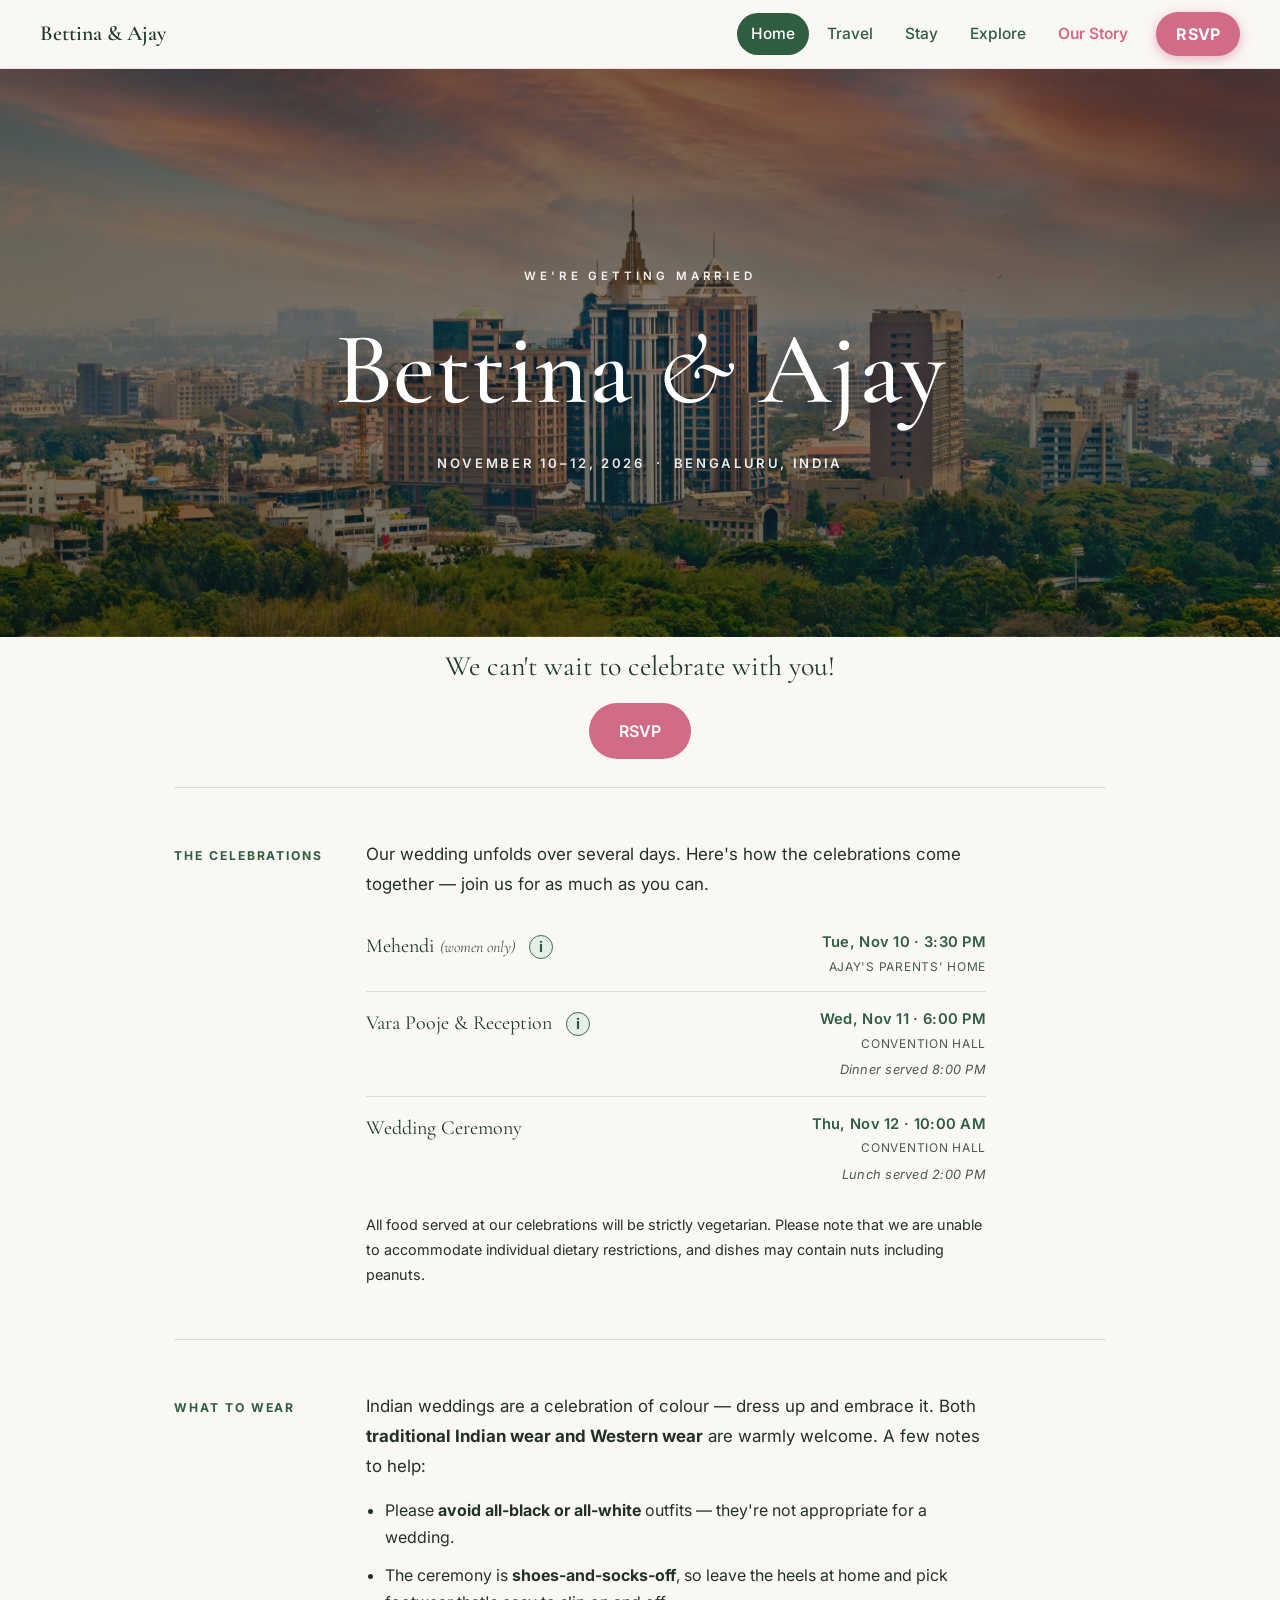
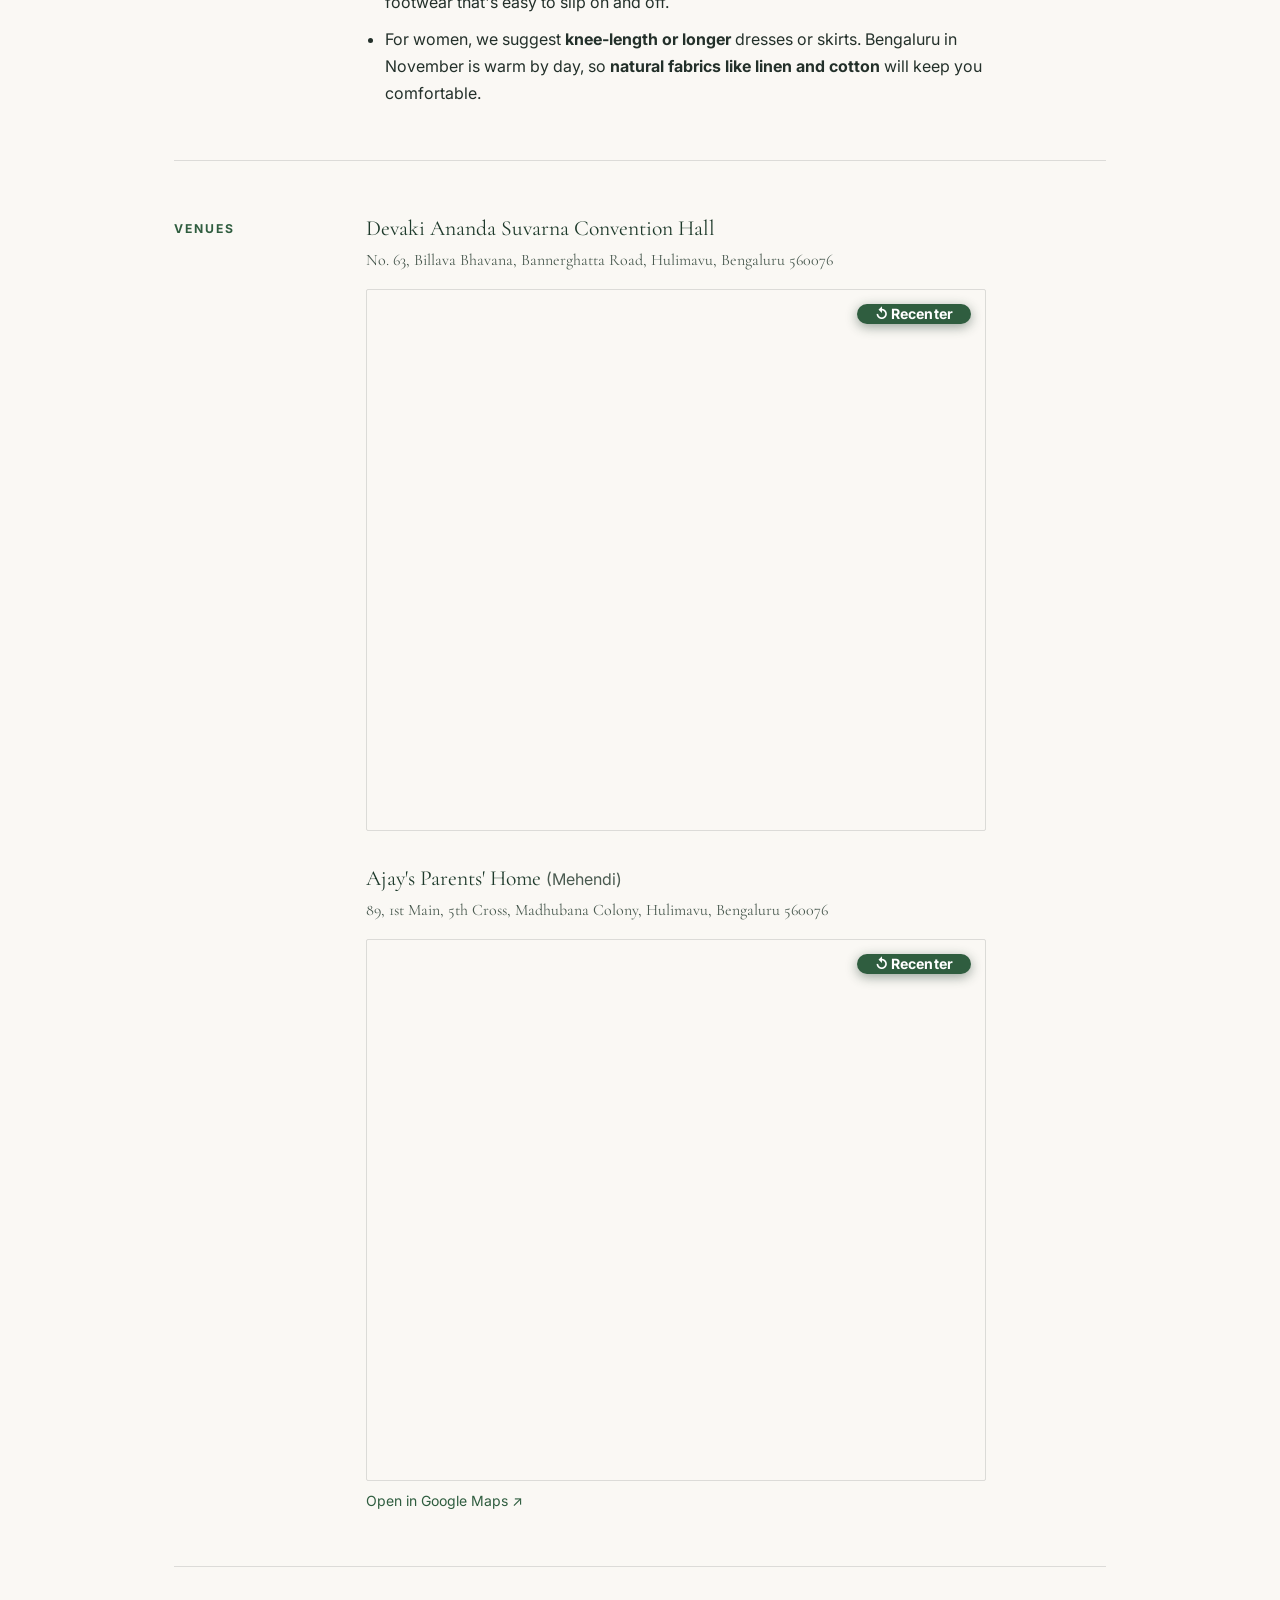
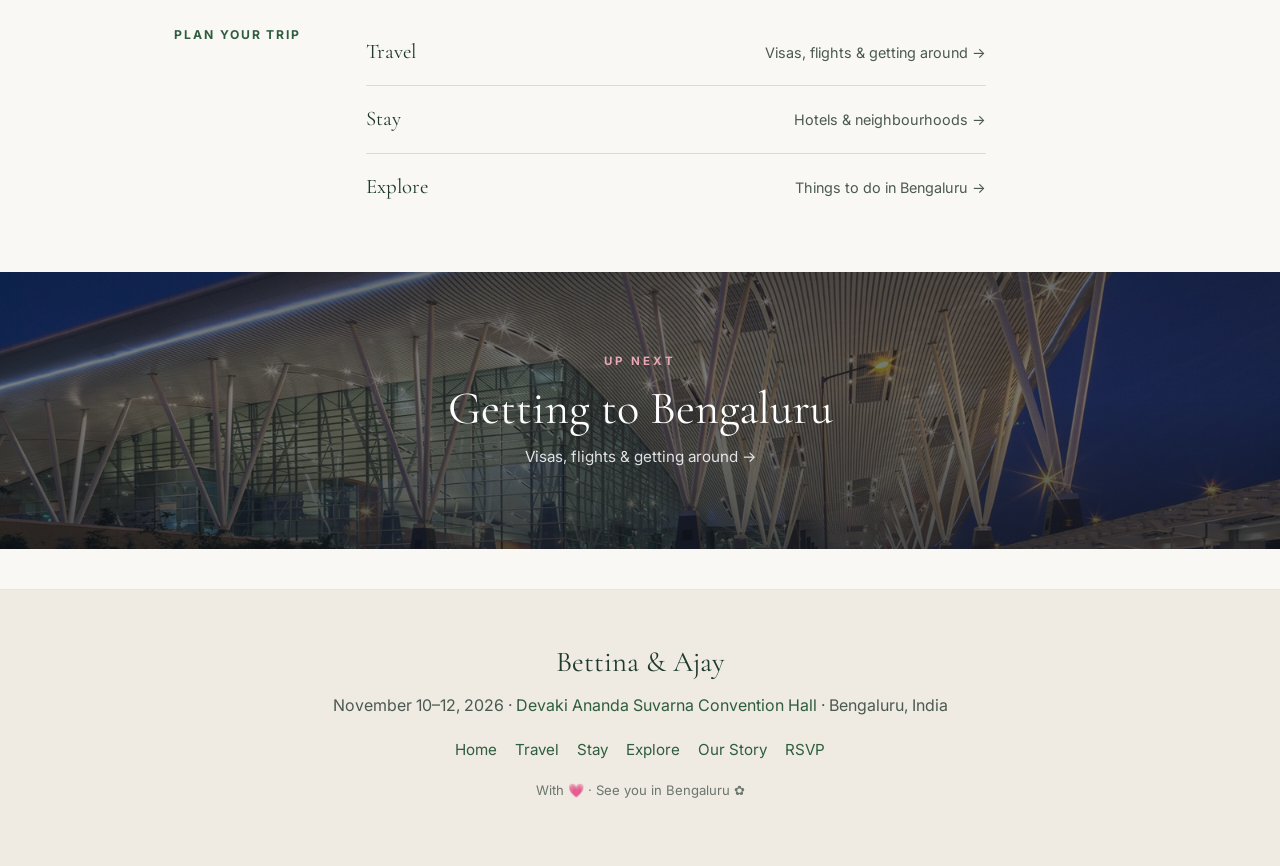
==== commit 2b717f68: "Reword attire intro: clearer call to dress up colourfully Co-Authored-By: Claude Sonnet 4.6 <noreply" ====
--- a/index.html
+++ b/index.html
@@ -102,7 +102,7 @@
       <section class="block" id="attire">
         <p class="block__label">What to Wear</p>
         <div class="block__body">
-          <p>Indian weddings are a celebration of colour, so come dressed to join in. Both <strong>traditional Indian wear and Western wear</strong> are warmly welcome. A few notes to help:</p>
+          <p>Indian weddings are a celebration of colour — dress up and embrace it. Both <strong>traditional Indian wear and Western wear</strong> are warmly welcome. A few notes to help:</p>
           <ul class="bullets">
             <li>Please <strong>avoid all-black or all-white</strong> outfits — they're not appropriate for a wedding.</li>
             <li>The ceremony is <strong>shoes-and-socks-off</strong>, so leave the heels at home and pick
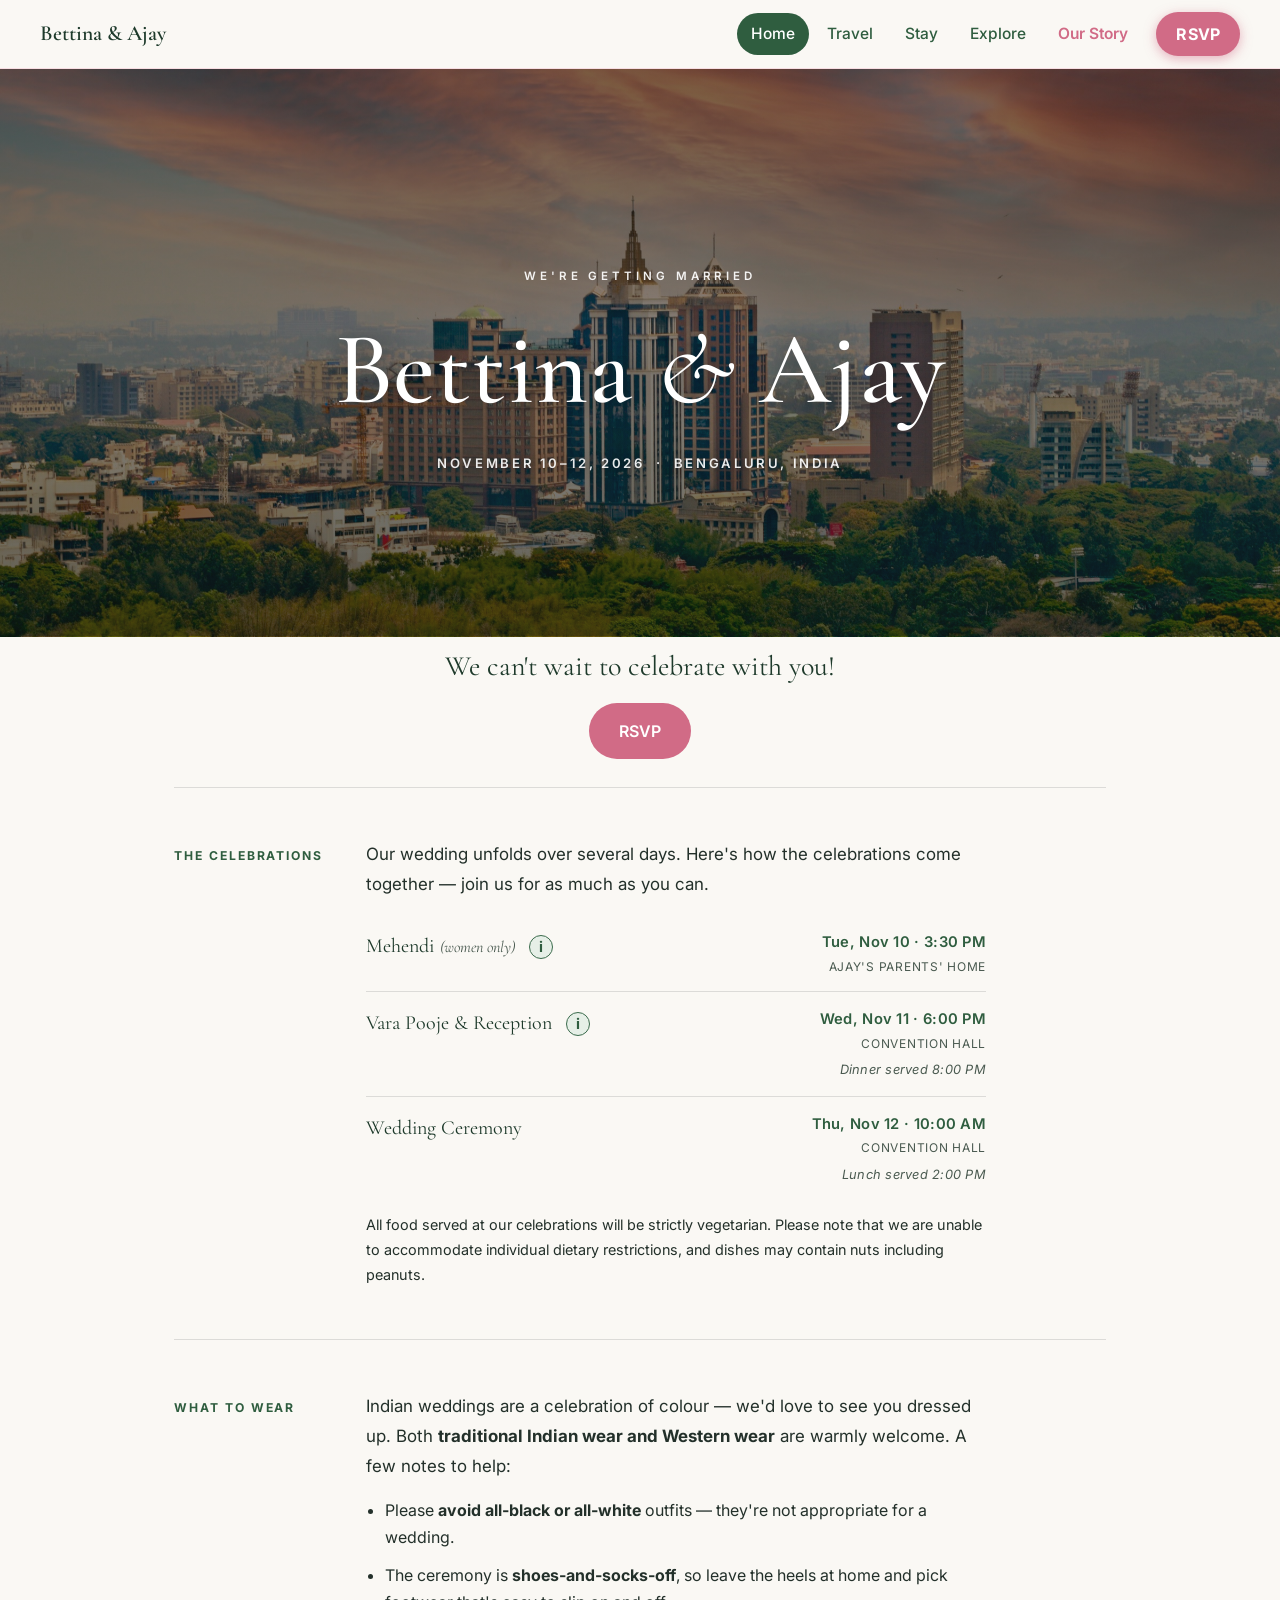
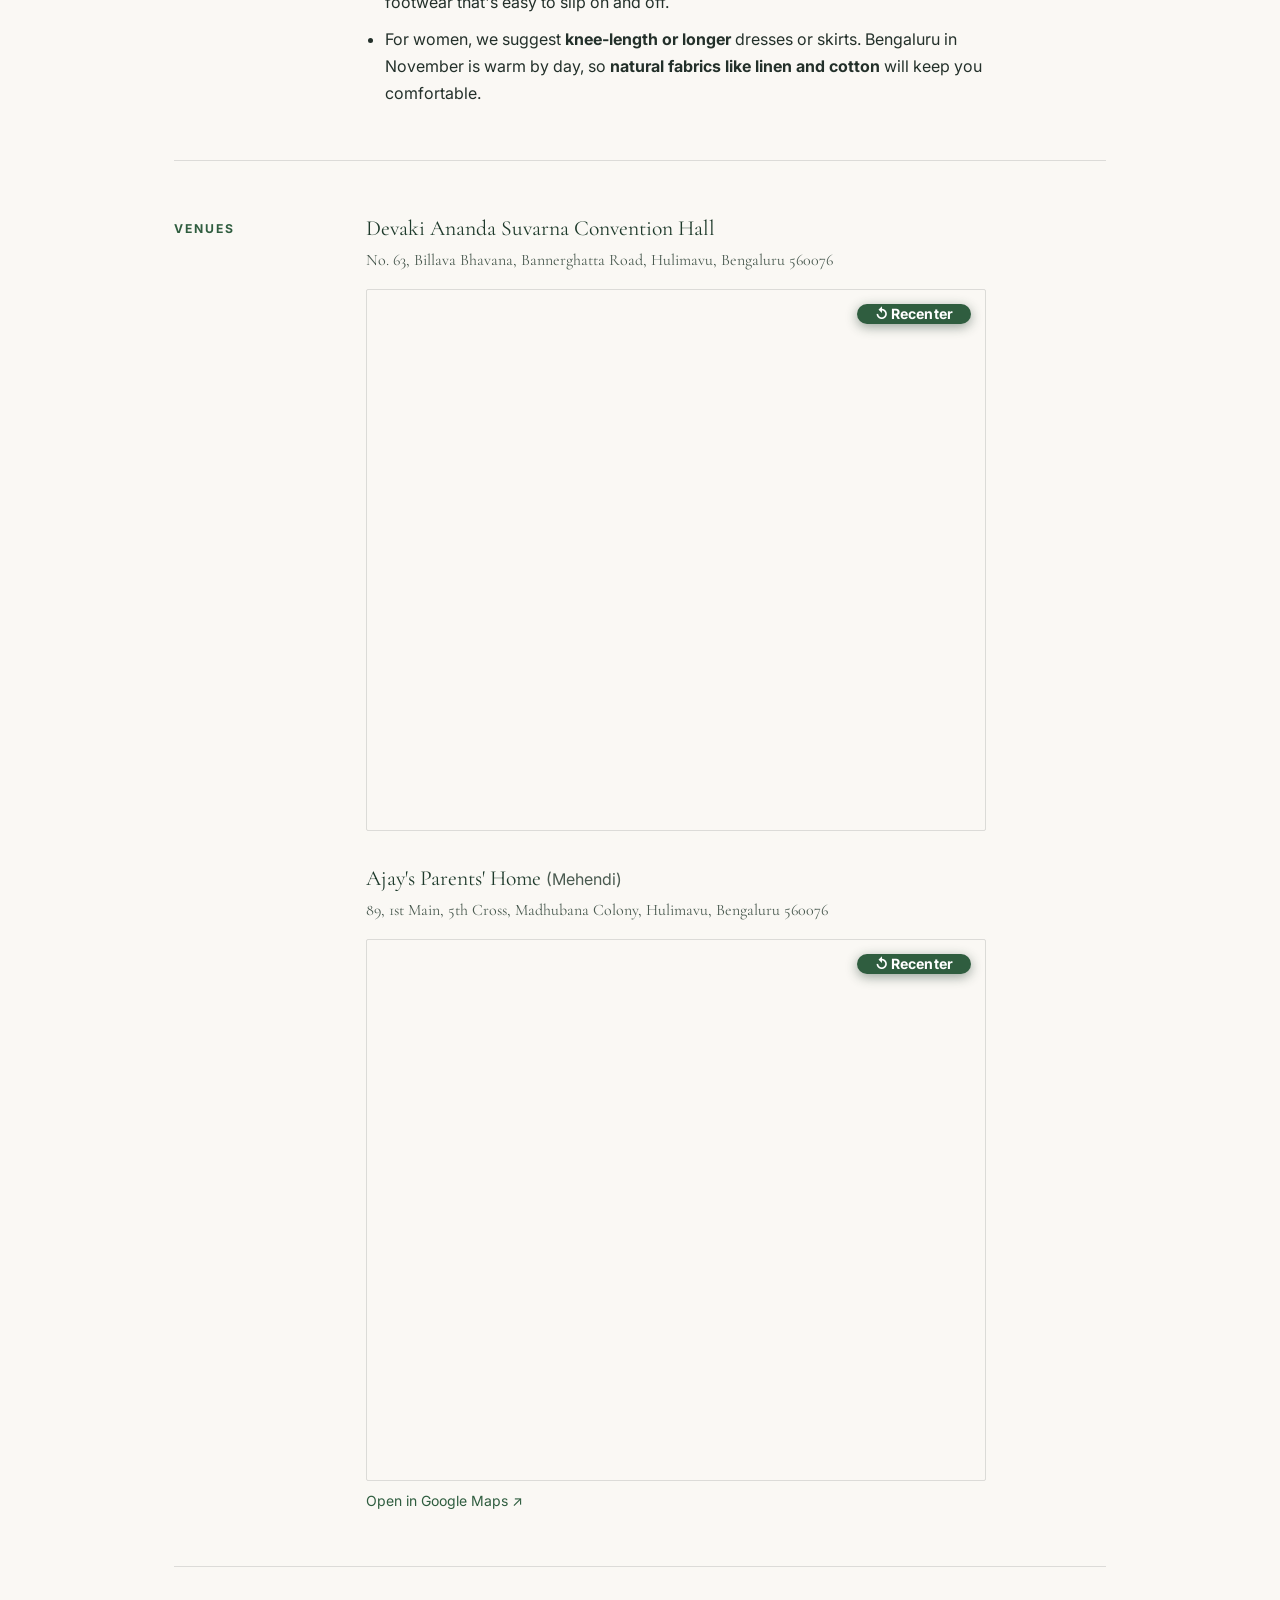
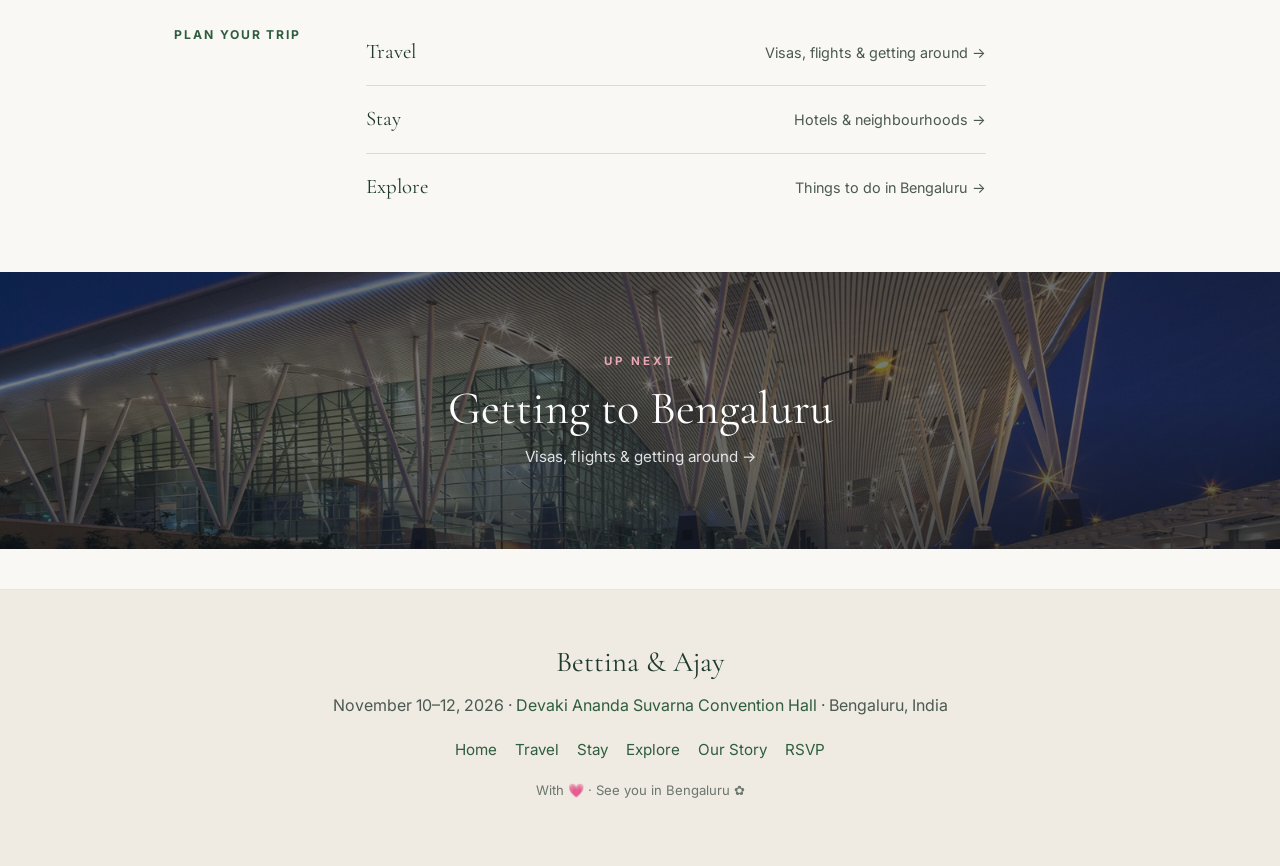
==== commit bf293e9d: "Soften attire intro tone Co-Authored-By: Claude Sonnet 4.6 <noreply@anthropic.com>" ====
--- a/index.html
+++ b/index.html
@@ -102,7 +102,7 @@
       <section class="block" id="attire">
         <p class="block__label">What to Wear</p>
         <div class="block__body">
-          <p>Indian weddings are a celebration of colour — dress up and embrace it. Both <strong>traditional Indian wear and Western wear</strong> are warmly welcome. A few notes to help:</p>
+          <p>Indian weddings are a celebration of colour — we'd love to see you dressed up. Both <strong>traditional Indian wear and Western wear</strong> are warmly welcome. A few notes to help:</p>
           <ul class="bullets">
             <li>Please <strong>avoid all-black or all-white</strong> outfits — they're not appropriate for a wedding.</li>
             <li>The ceremony is <strong>shoes-and-socks-off</strong>, so leave the heels at home and pick
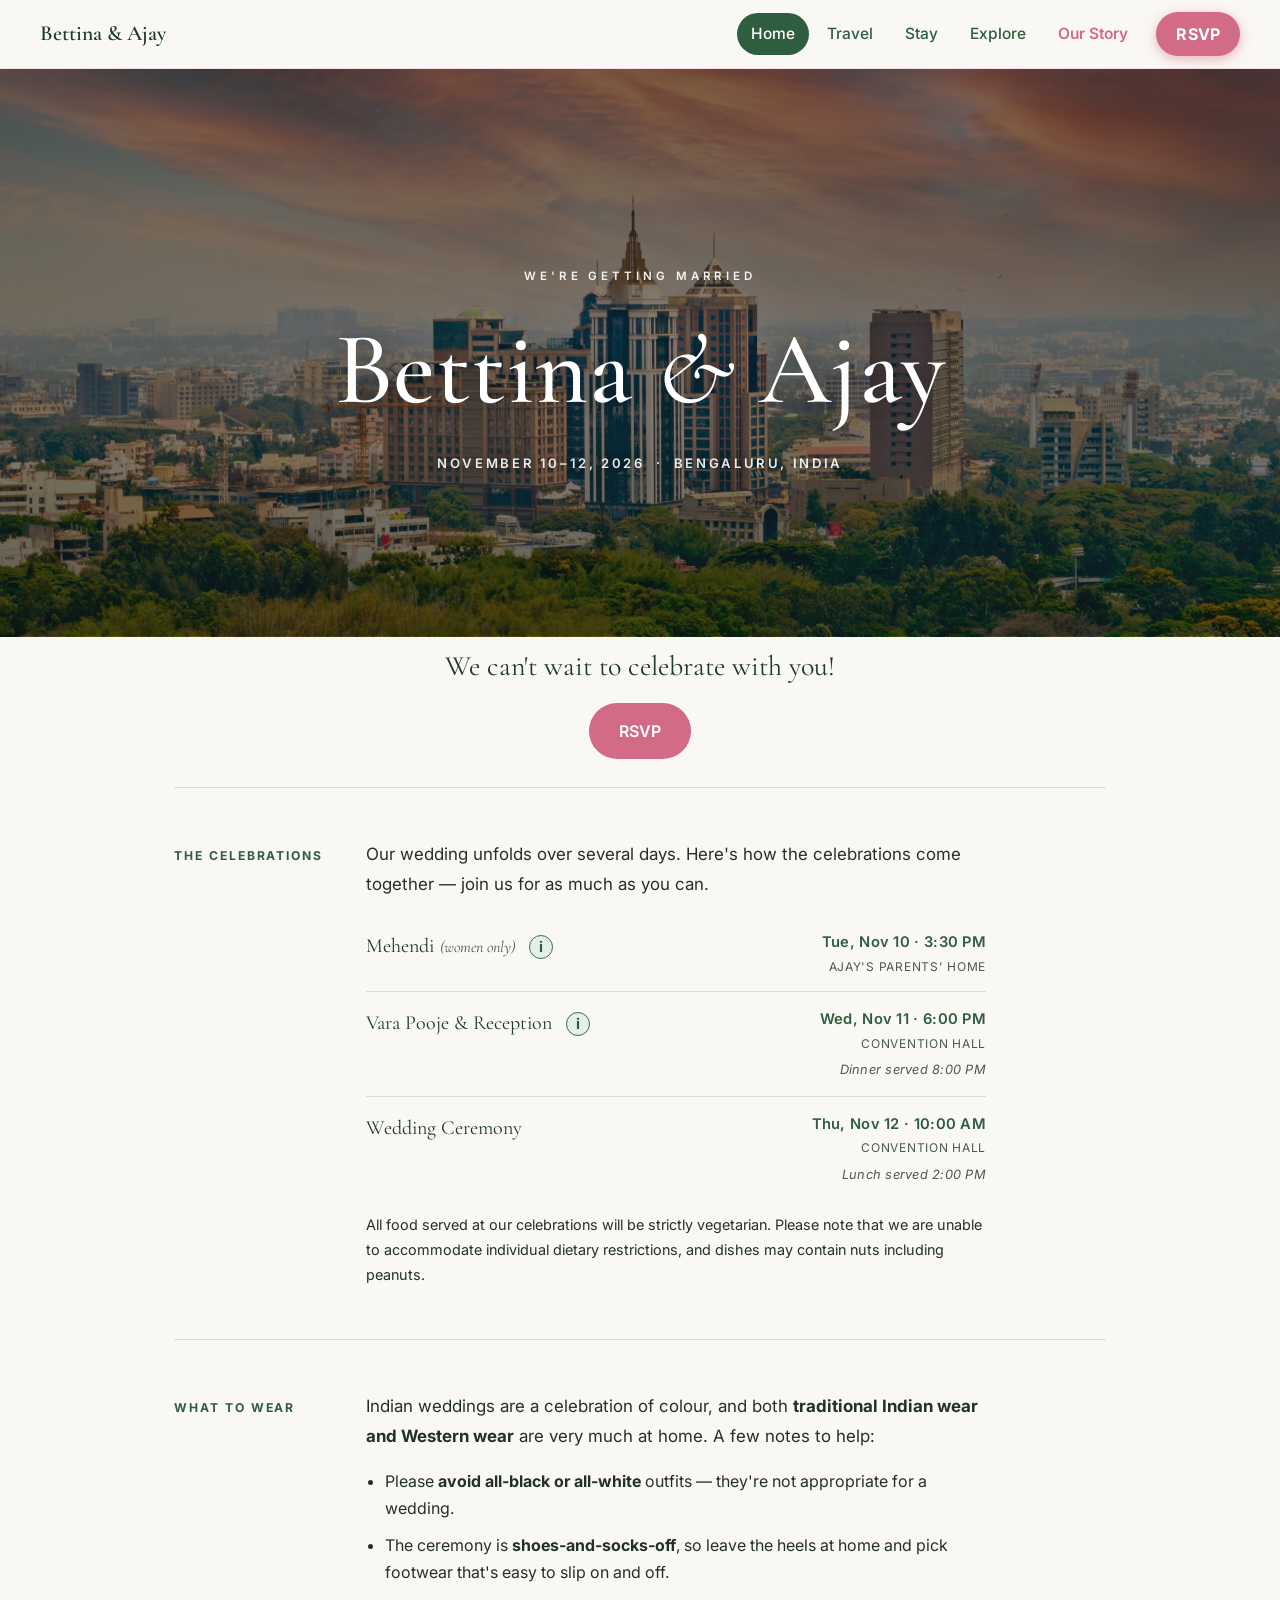
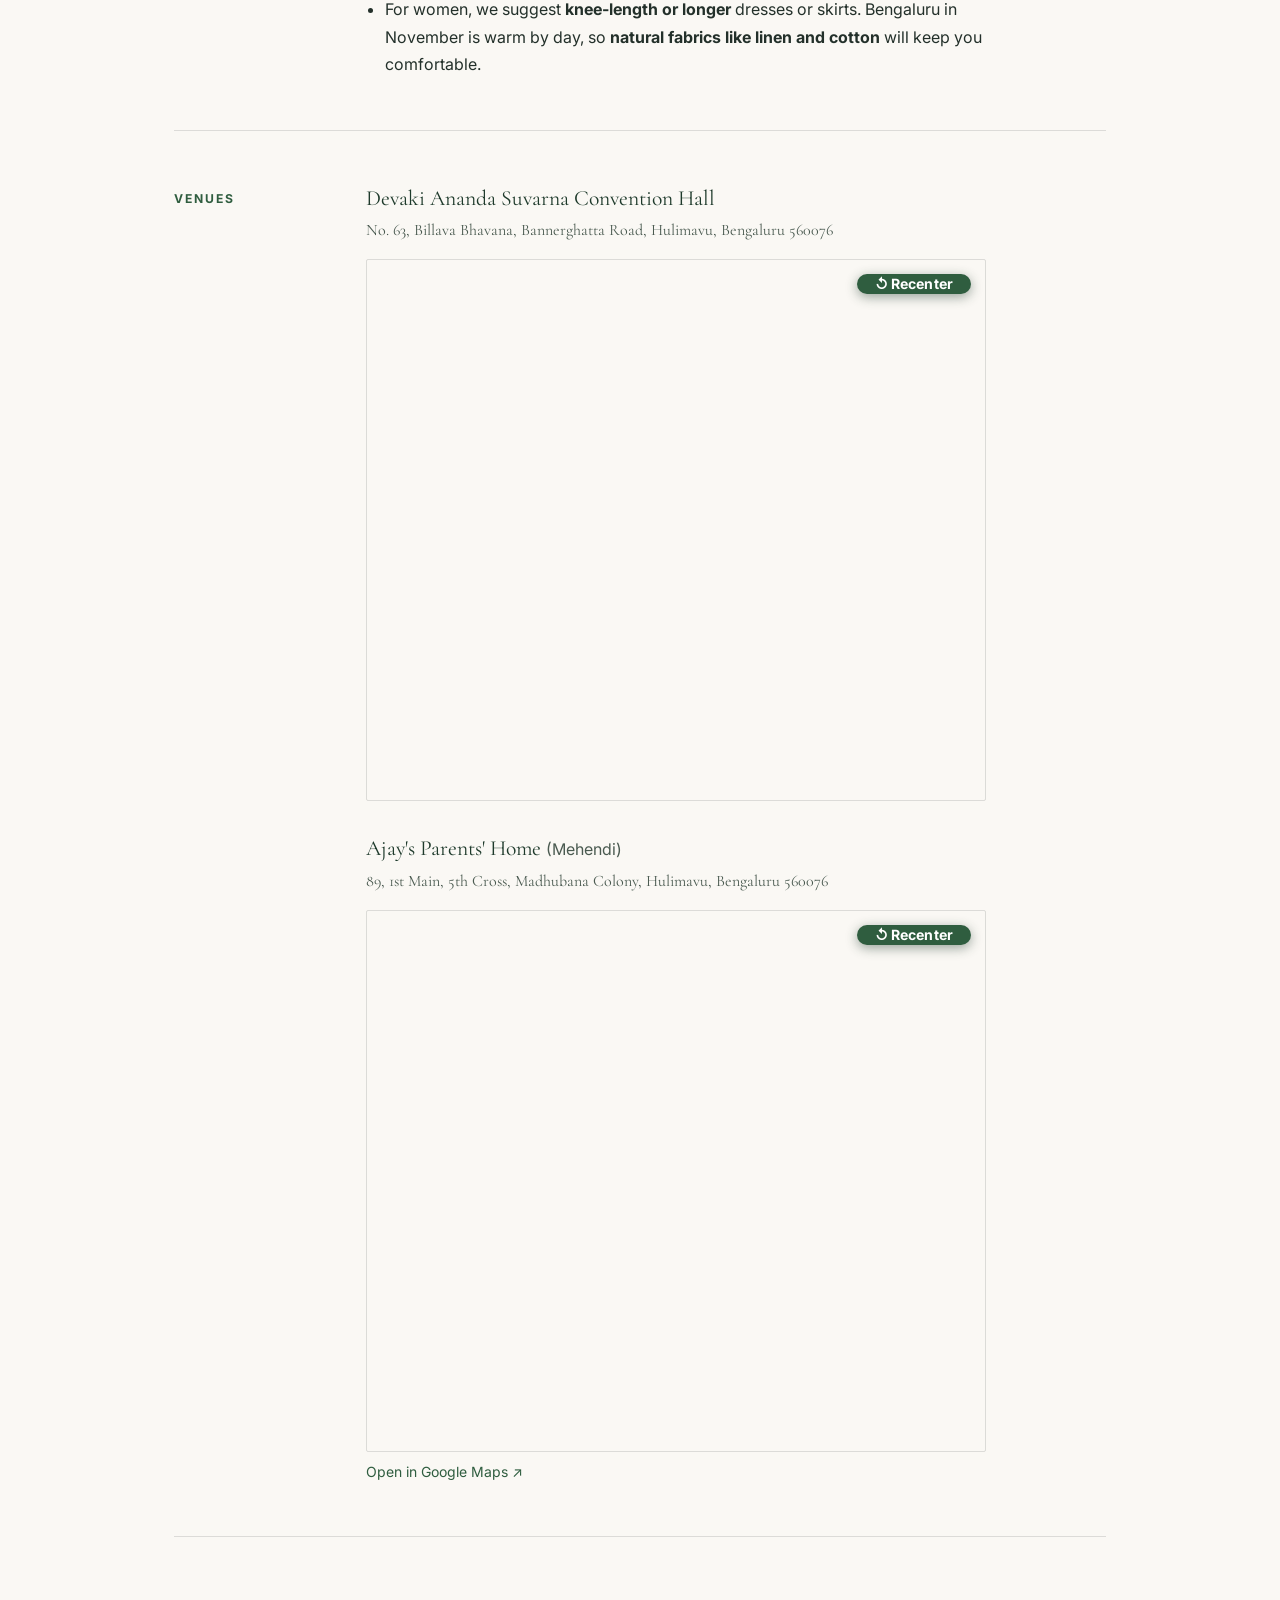
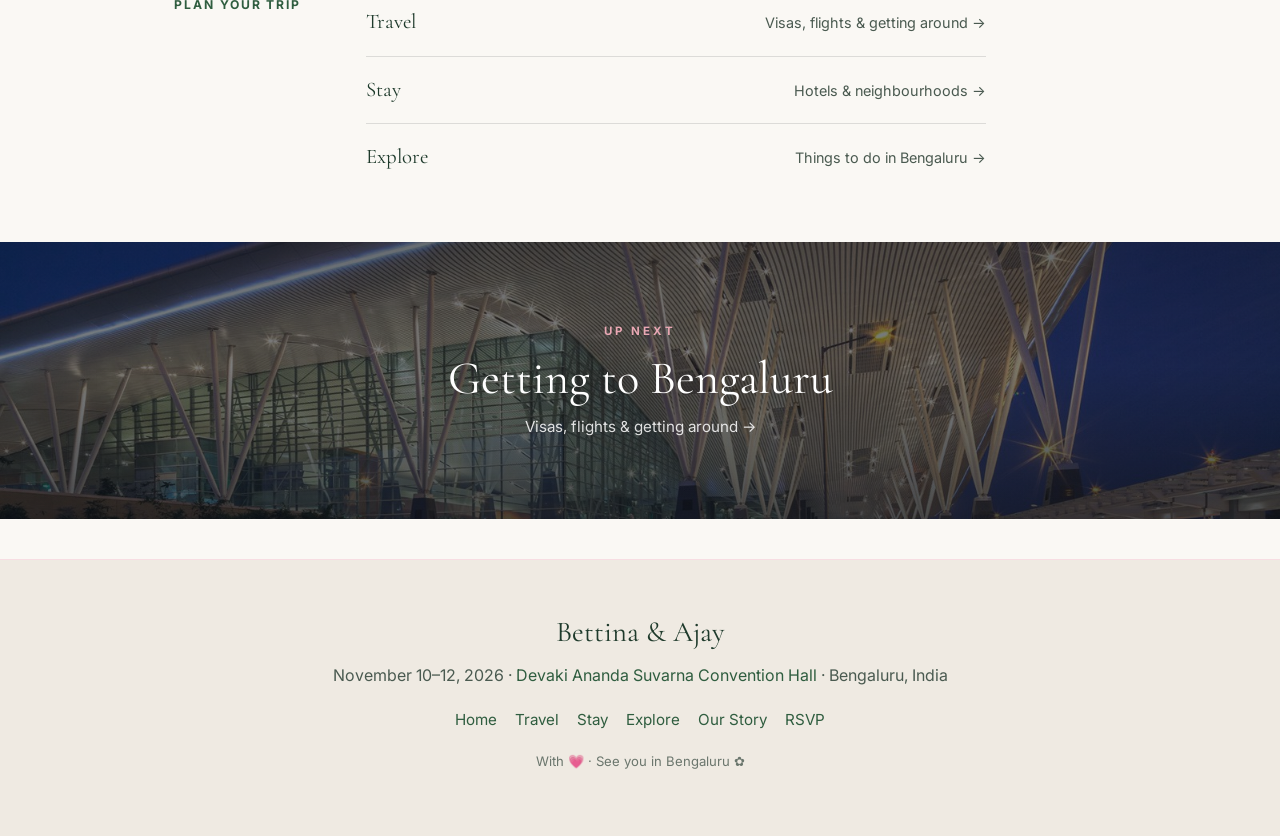
==== commit ac88c912: "Reword attire intro to be simpler and more natural Co-Authored-By: Claude Sonnet 4.6 <noreply@anthro" ====
--- a/index.html
+++ b/index.html
@@ -102,7 +102,7 @@
       <section class="block" id="attire">
         <p class="block__label">What to Wear</p>
         <div class="block__body">
-          <p>Indian weddings are a celebration of colour — we'd love to see you dressed up. Both <strong>traditional Indian wear and Western wear</strong> are warmly welcome. A few notes to help:</p>
+          <p>Indian weddings are a celebration of colour, and both <strong>traditional Indian wear and Western wear</strong> are very much at home. A few notes to help:</p>
           <ul class="bullets">
             <li>Please <strong>avoid all-black or all-white</strong> outfits — they're not appropriate for a wedding.</li>
             <li>The ceremony is <strong>shoes-and-socks-off</strong>, so leave the heels at home and pick
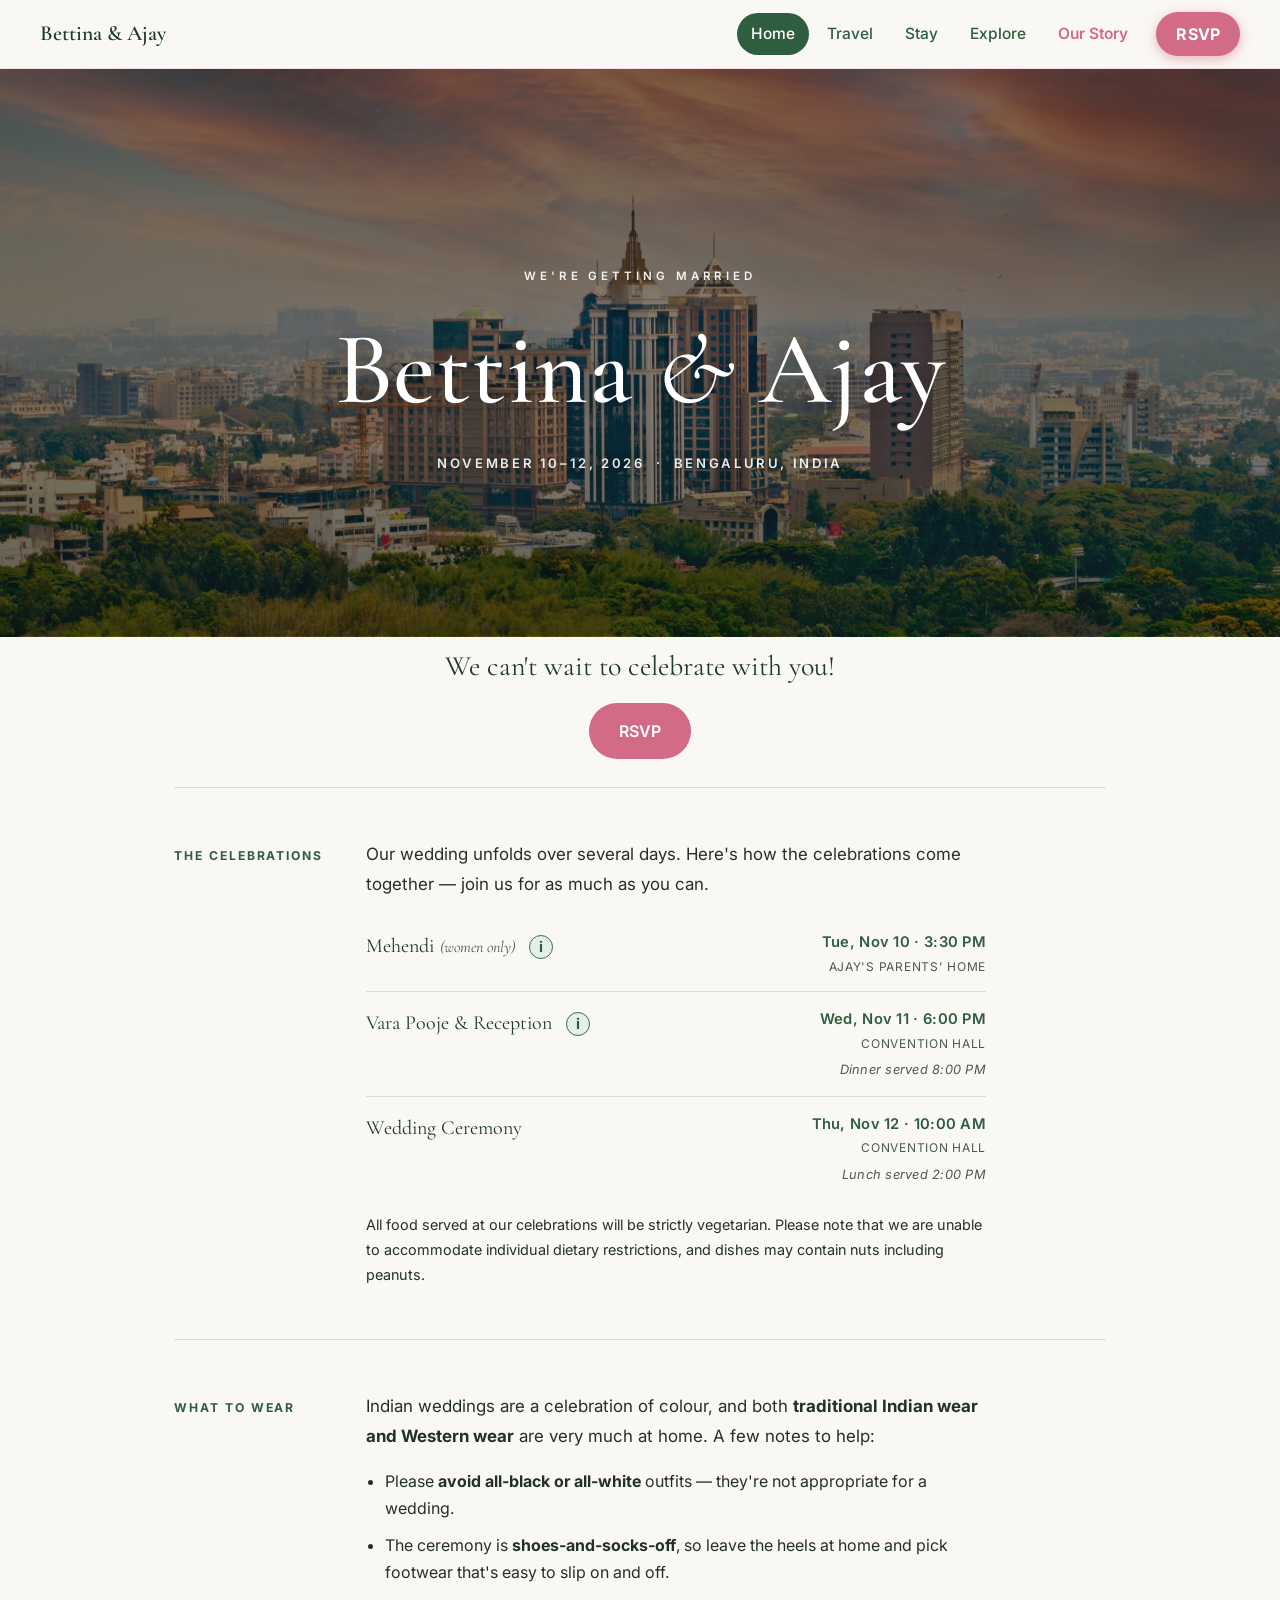
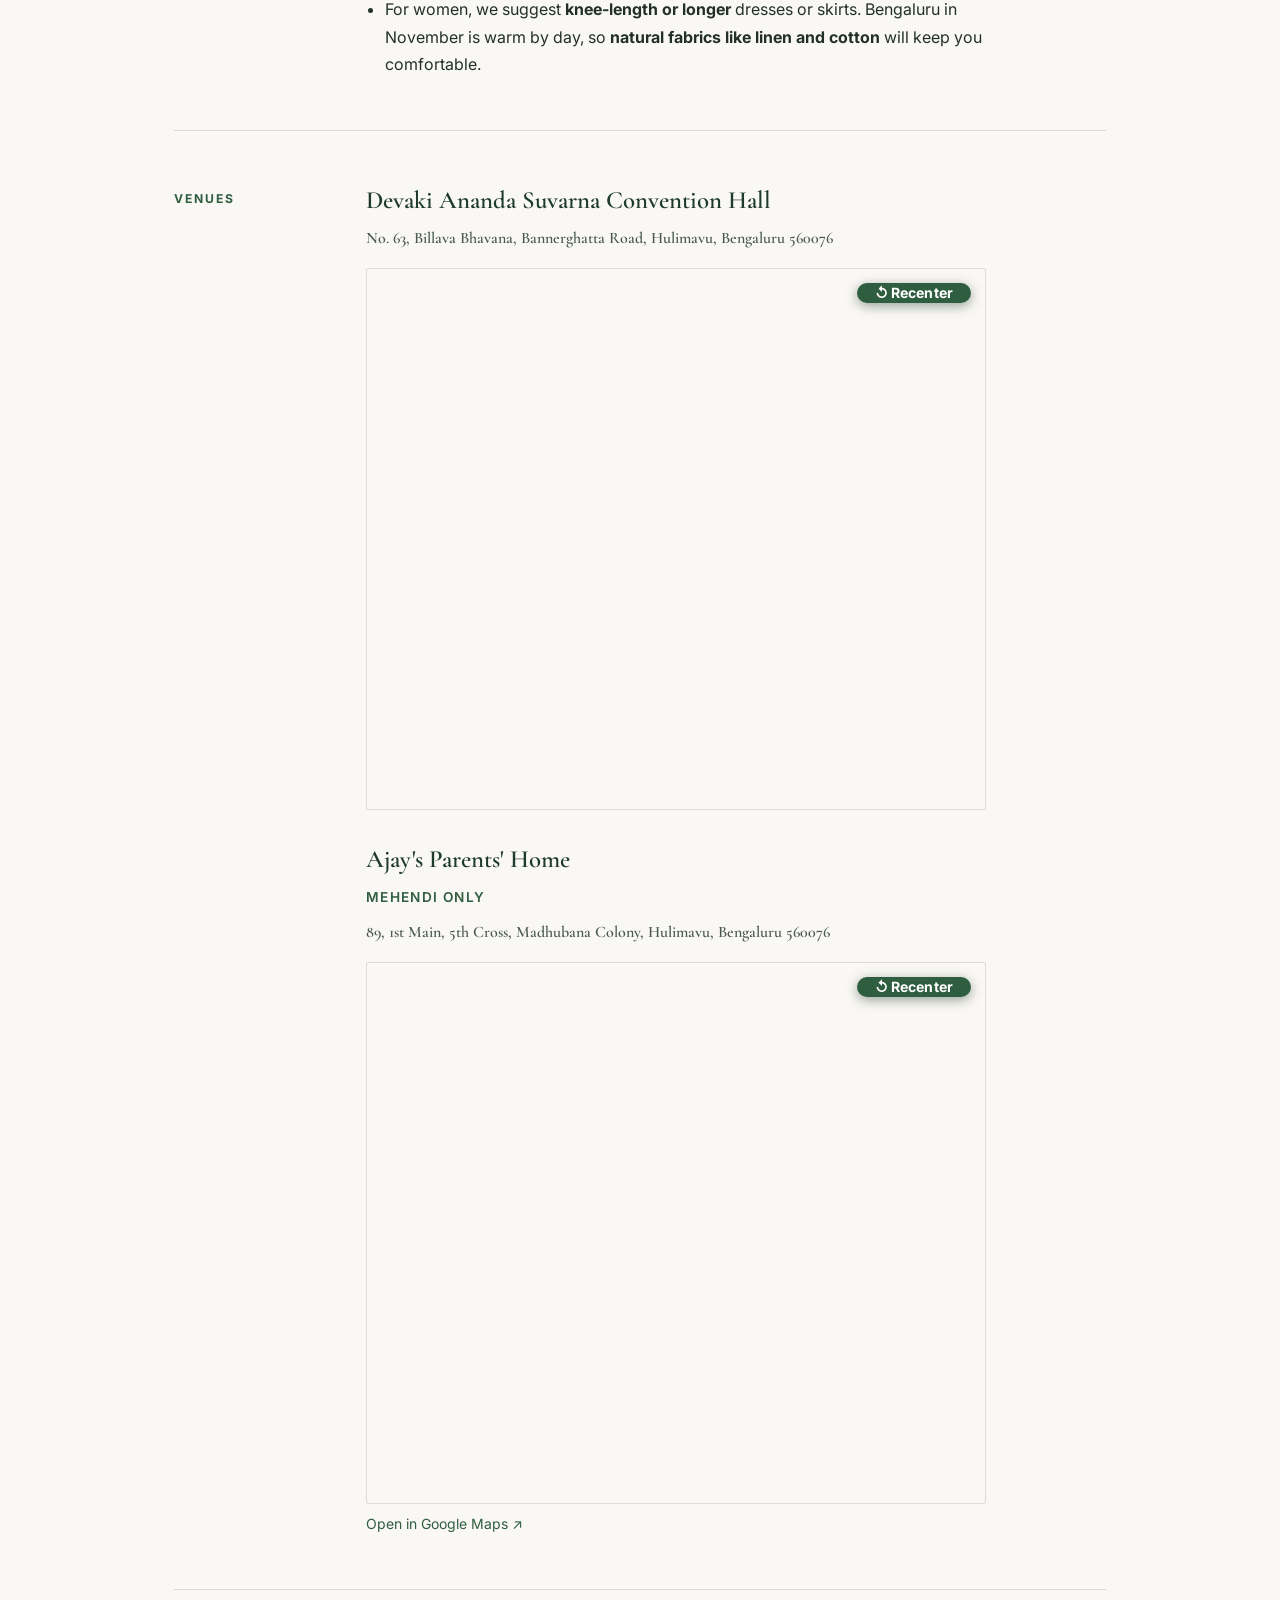
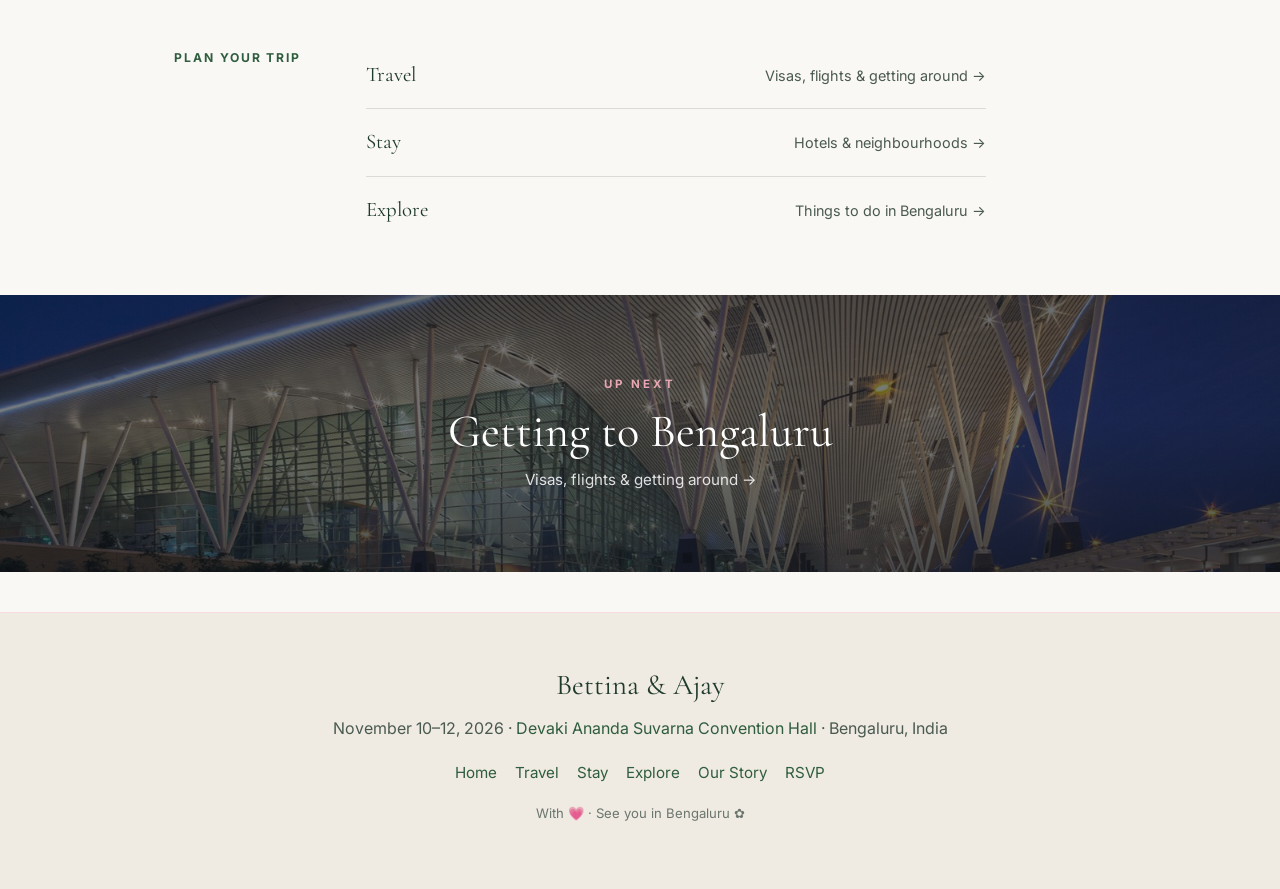
==== commit e3c6b982: "Clarify parents' home venue is Mehendi only Co-Authored-By: Claude Sonnet 4.6 <noreply@anthropic.com" ====
--- a/index.html
+++ b/index.html
@@ -129,7 +129,8 @@
               href="https://maps.google.com/maps?q=Devaki%20Ananda%20Suvarna%20Convention%20Hall%2C%20Bannerghatta%20Road%2C%20Hulimavu%2C%20Bengaluru%20560076&amp;output=embed"
               target="venuemap" title="Re-center the map on the venue">↺ Recenter</a>
           </div>
-          <p class="venue-name" style="margin-top:2rem;">Ajay's Parents' Home <span style="font-size:1rem;font-family:var(--sans);font-weight:400;color:var(--ink-soft);">(Mehendi)</span><br>
+          <p class="venue-name" style="margin-top:2rem;">Ajay's Parents' Home<br>
+            <span style="font-size:0.85rem;font-family:var(--sans);font-weight:600;text-transform:uppercase;letter-spacing:0.1em;color:var(--green-700);">Mehendi only</span><br>
             <span style="font-size:1rem;color:var(--ink-soft);">89, 1st Main, 5th Cross, Madhubana Colony, Hulimavu, Bengaluru 560076</span>
           </p>
           <div class="map-embed">
--- a/assets/styles.css
+++ b/assets/styles.css
@@ -799,7 +799,8 @@
 
 .block__body .venue-name {
   font-family: var(--serif);
-  font-size: 1.35rem;
+  font-size: 1.55rem;
+  font-weight: 600;
   line-height: 1.4;
   color: var(--green-900);
 }
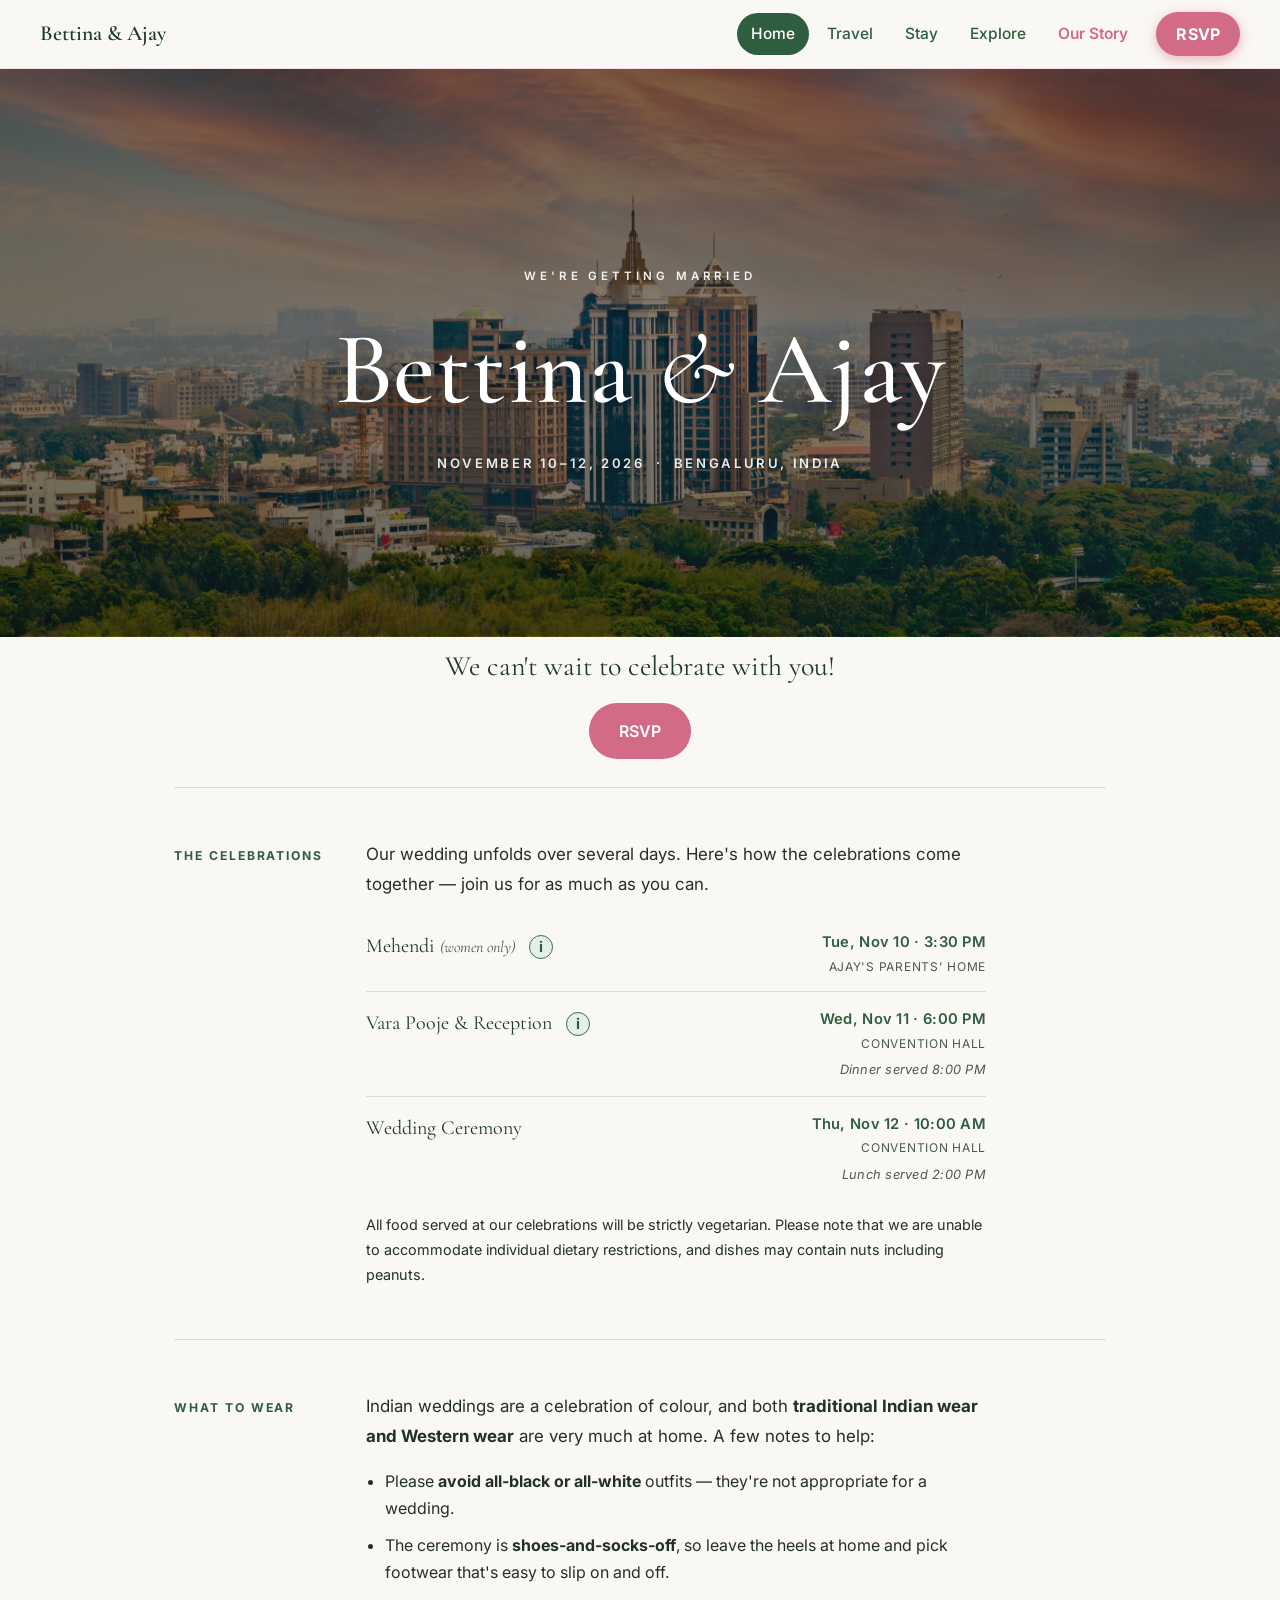
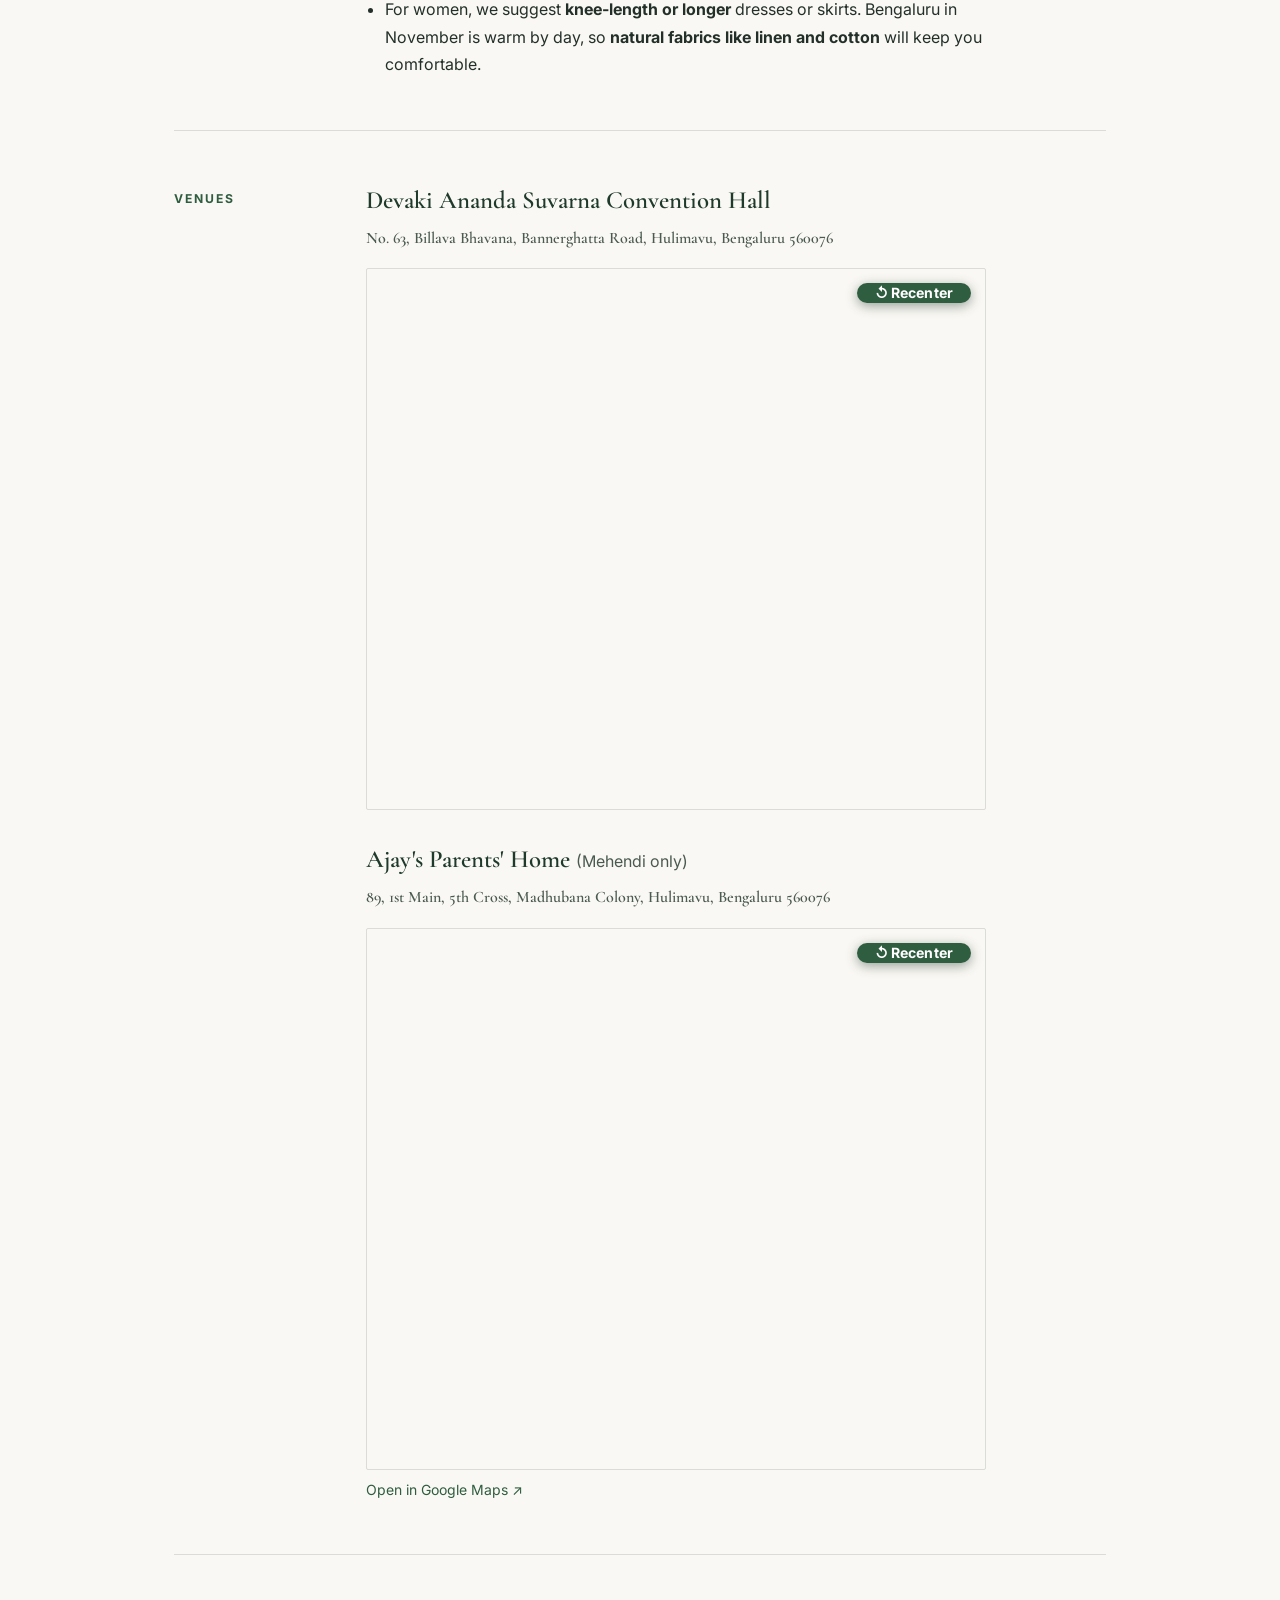
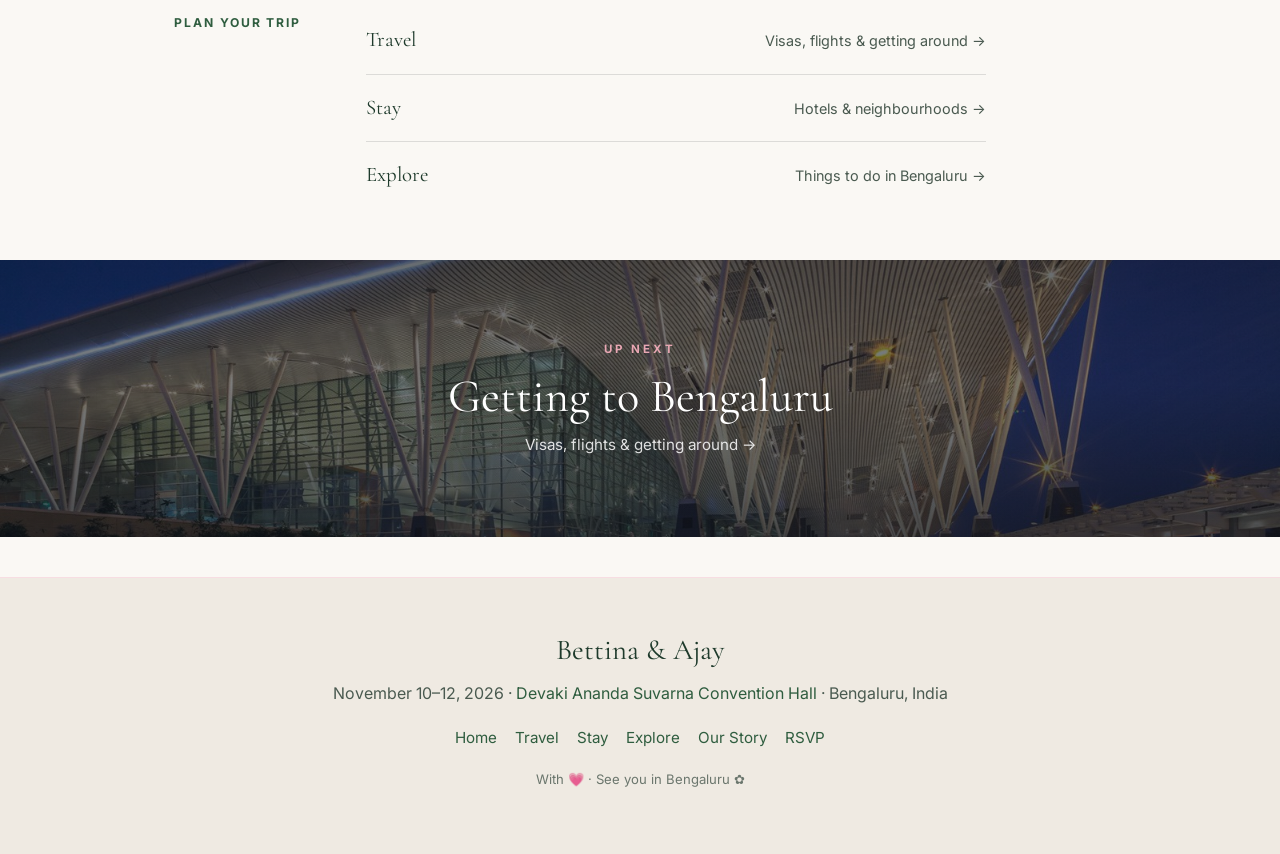
==== commit 5eae851a: "Revert to inline parenthetical style: (Mehendi only) Co-Authored-By: Claude Sonnet 4.6 <noreply@anth" ====
--- a/index.html
+++ b/index.html
@@ -129,8 +129,7 @@
               href="https://maps.google.com/maps?q=Devaki%20Ananda%20Suvarna%20Convention%20Hall%2C%20Bannerghatta%20Road%2C%20Hulimavu%2C%20Bengaluru%20560076&amp;output=embed"
               target="venuemap" title="Re-center the map on the venue">↺ Recenter</a>
           </div>
-          <p class="venue-name" style="margin-top:2rem;">Ajay's Parents' Home<br>
-            <span style="font-size:0.85rem;font-family:var(--sans);font-weight:600;text-transform:uppercase;letter-spacing:0.1em;color:var(--green-700);">Mehendi only</span><br>
+          <p class="venue-name" style="margin-top:2rem;">Ajay's Parents' Home <span style="font-size:1rem;font-family:var(--sans);font-weight:400;color:var(--ink-soft);">(Mehendi only)</span><br>
             <span style="font-size:1rem;color:var(--ink-soft);">89, 1st Main, 5th Cross, Madhubana Colony, Hulimavu, Bengaluru 560076</span>
           </p>
           <div class="map-embed">
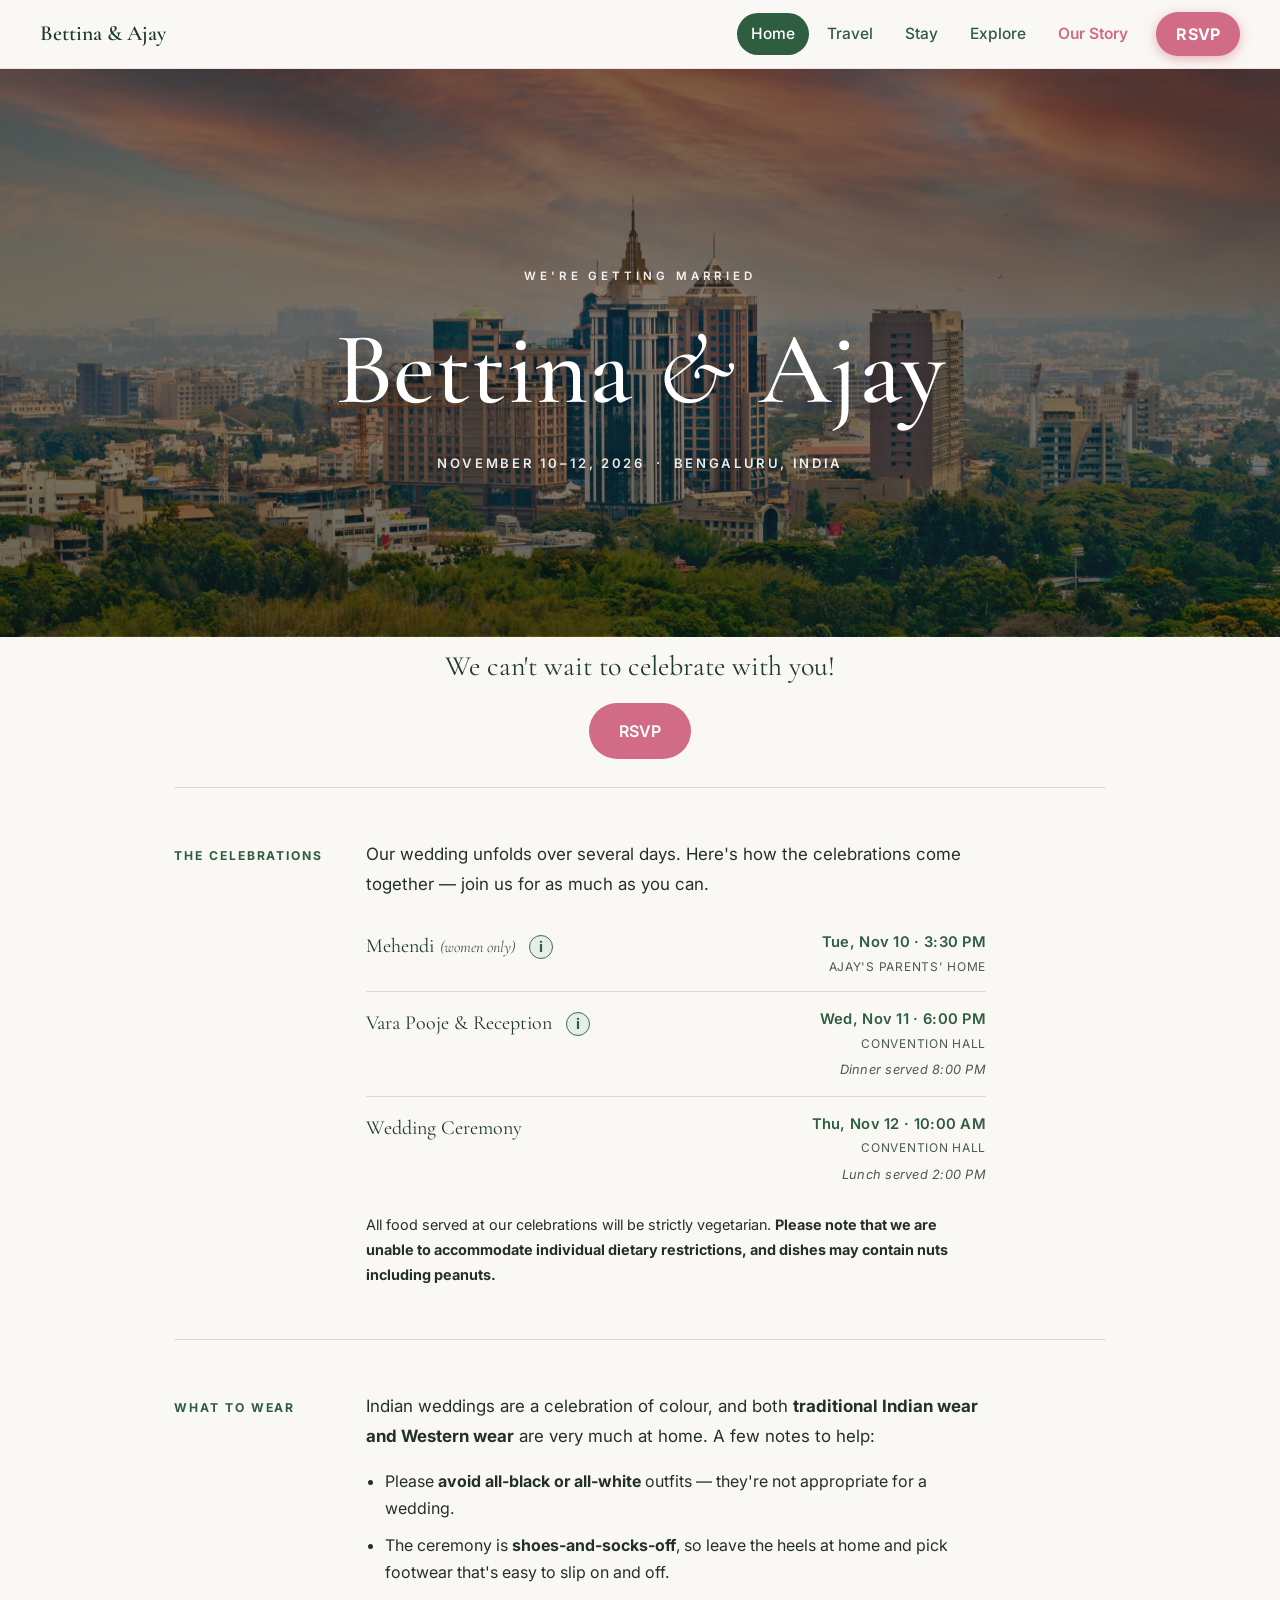
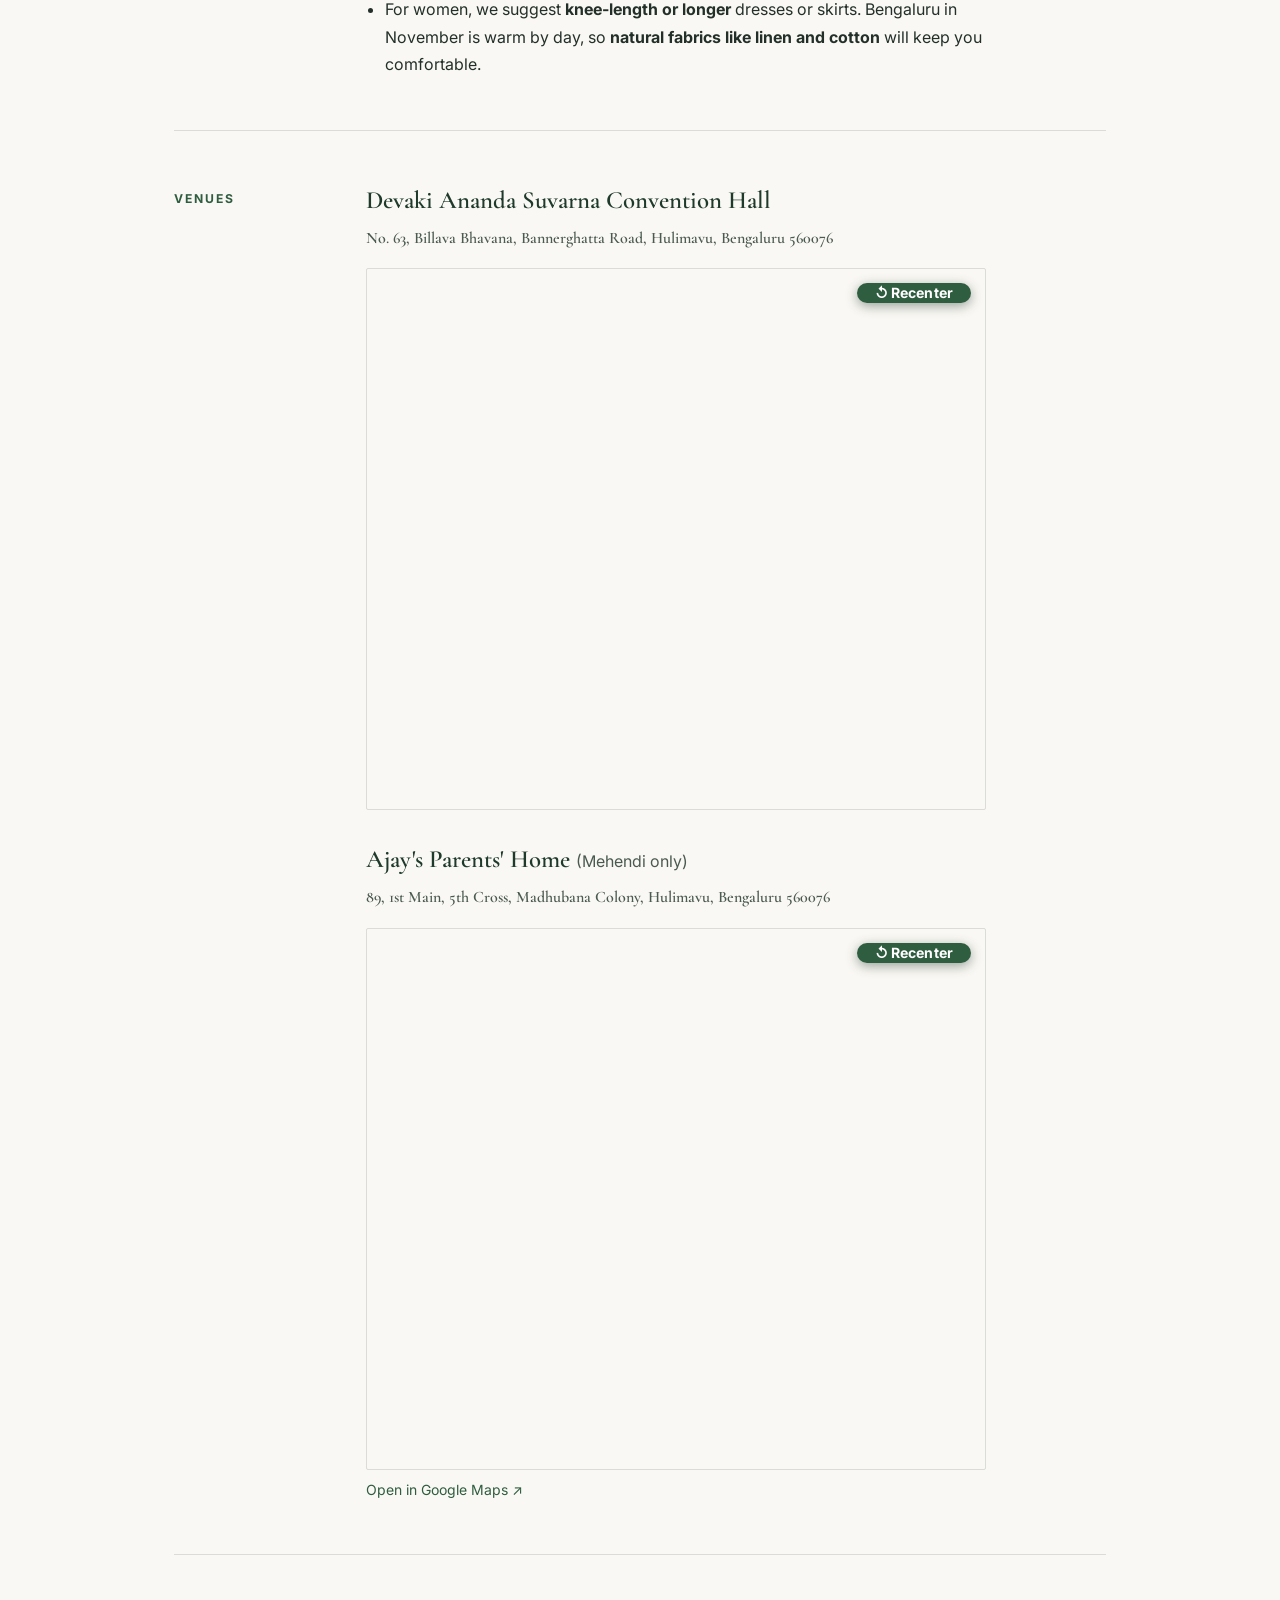
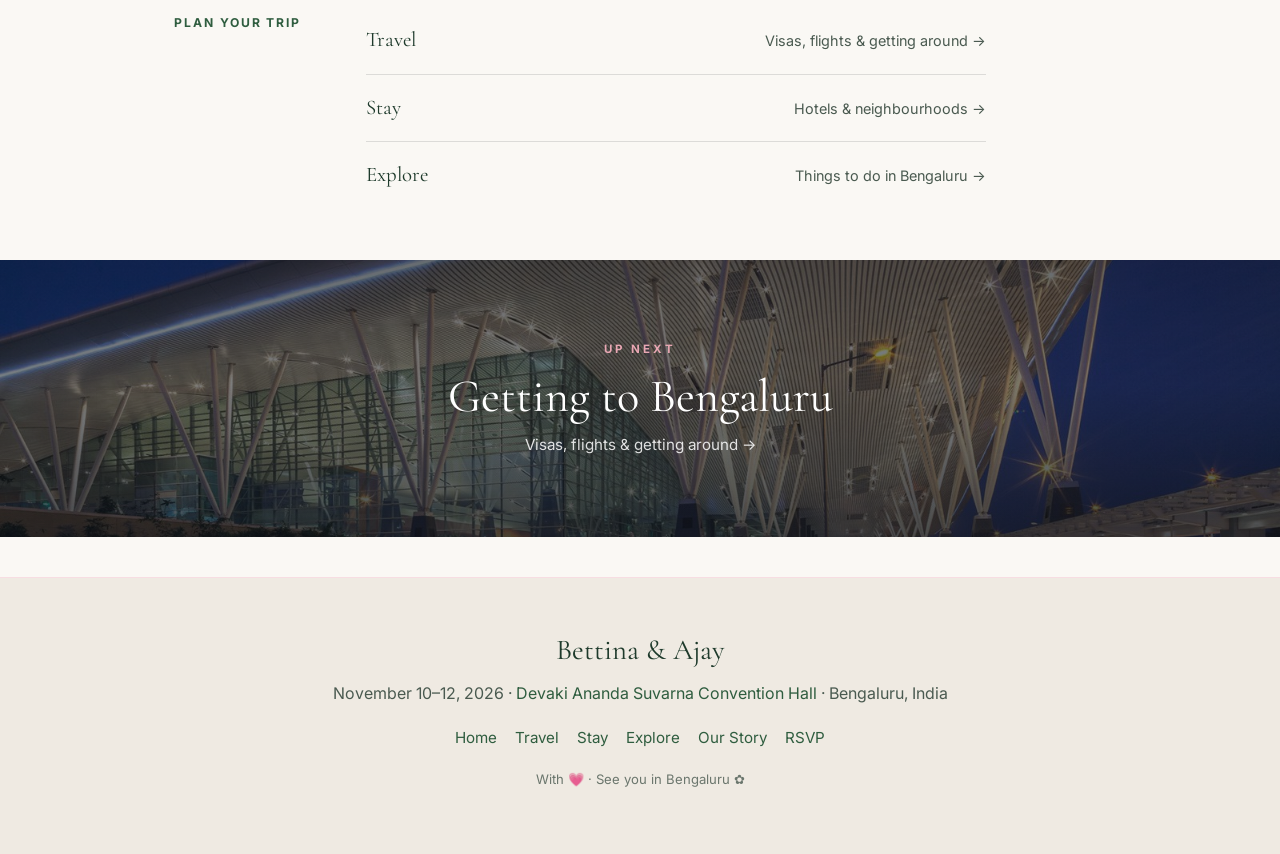
==== commit fd5bc483: "Bold the dietary restrictions / nut allergy notice Co-Authored-By: Claude Sonnet 4.6 <noreply@anthro" ====
--- a/index.html
+++ b/index.html
@@ -94,7 +94,7 @@
               </span>
             </li>
           </ul>
-          <p class="muted" style="margin-top:12px;font-size:0.9rem;">All food served at our celebrations will be strictly vegetarian. Please note that we are unable to accommodate individual dietary restrictions, and dishes may contain nuts including peanuts.</p>
+          <p class="muted" style="margin-top:12px;font-size:0.9rem;">All food served at our celebrations will be strictly vegetarian. <strong>Please note that we are unable to accommodate individual dietary restrictions, and dishes may contain nuts including peanuts.</strong></p>
         </div>
       </section>
 
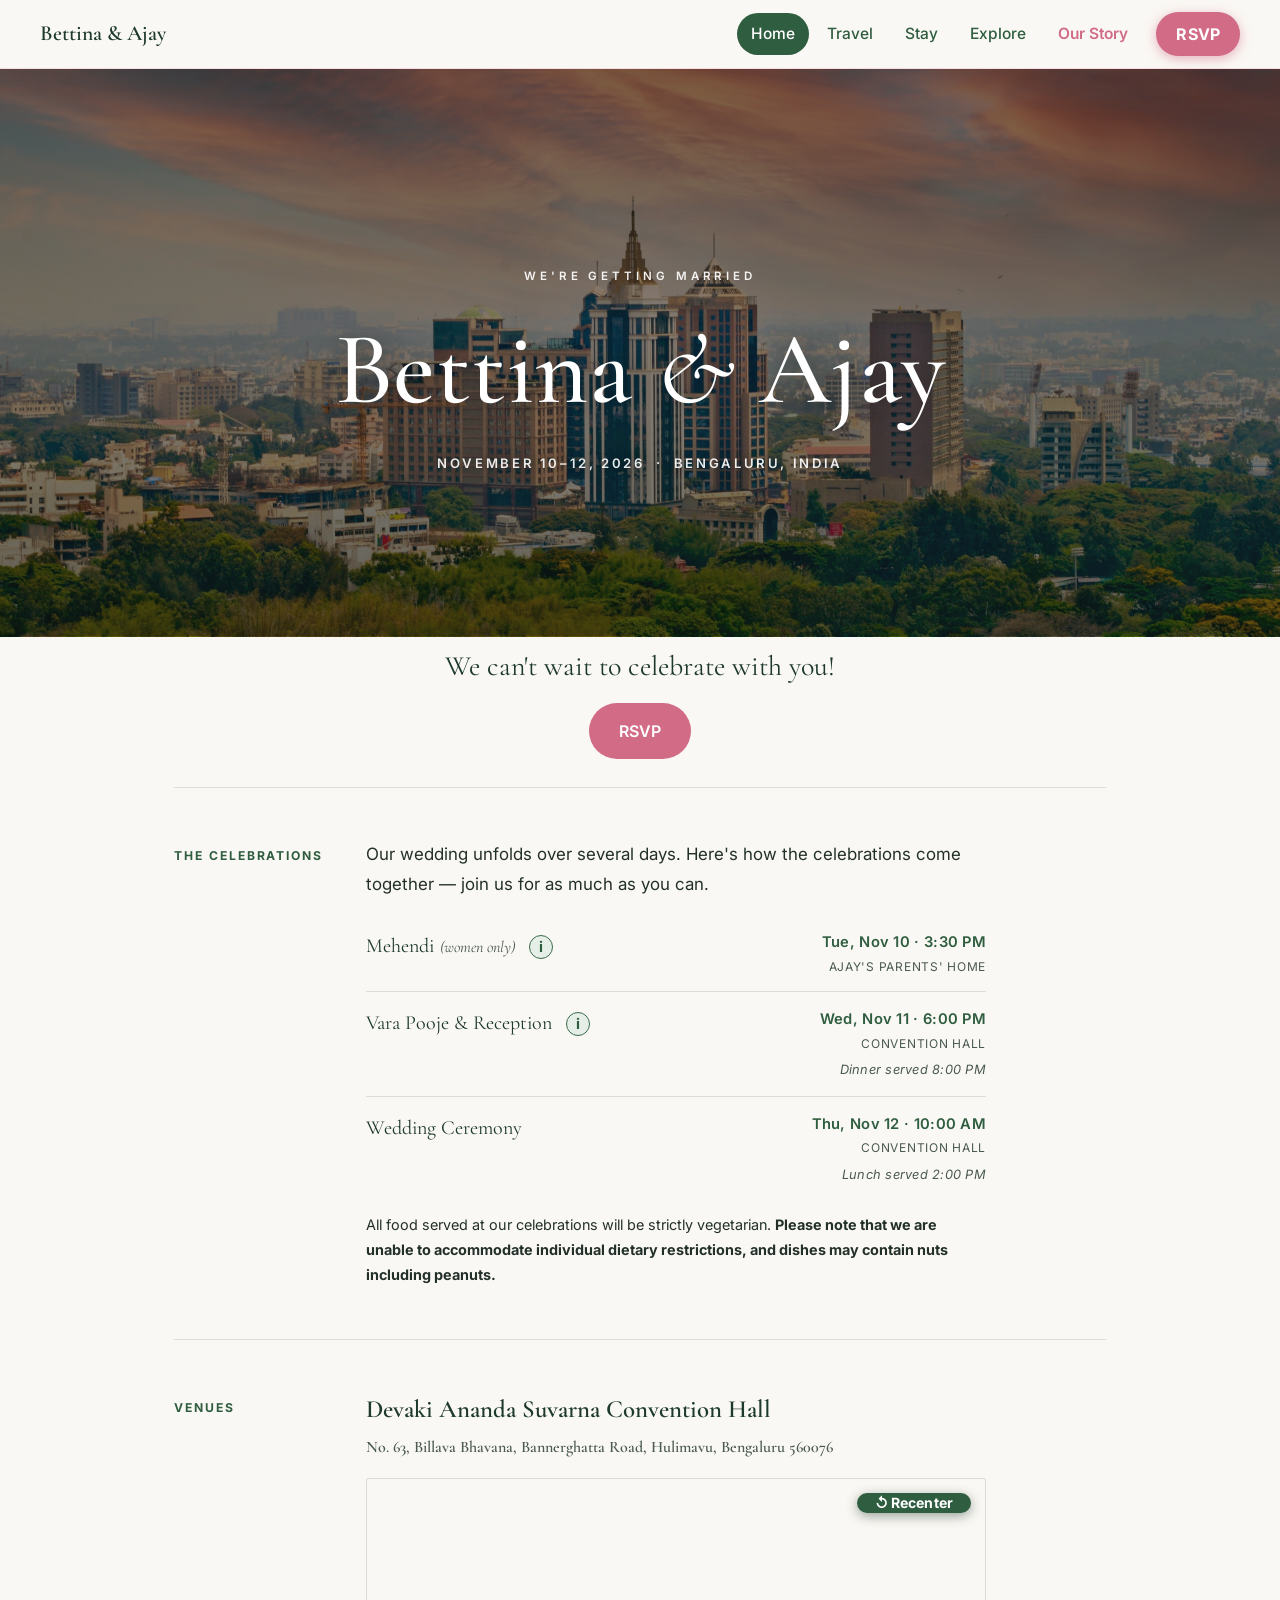
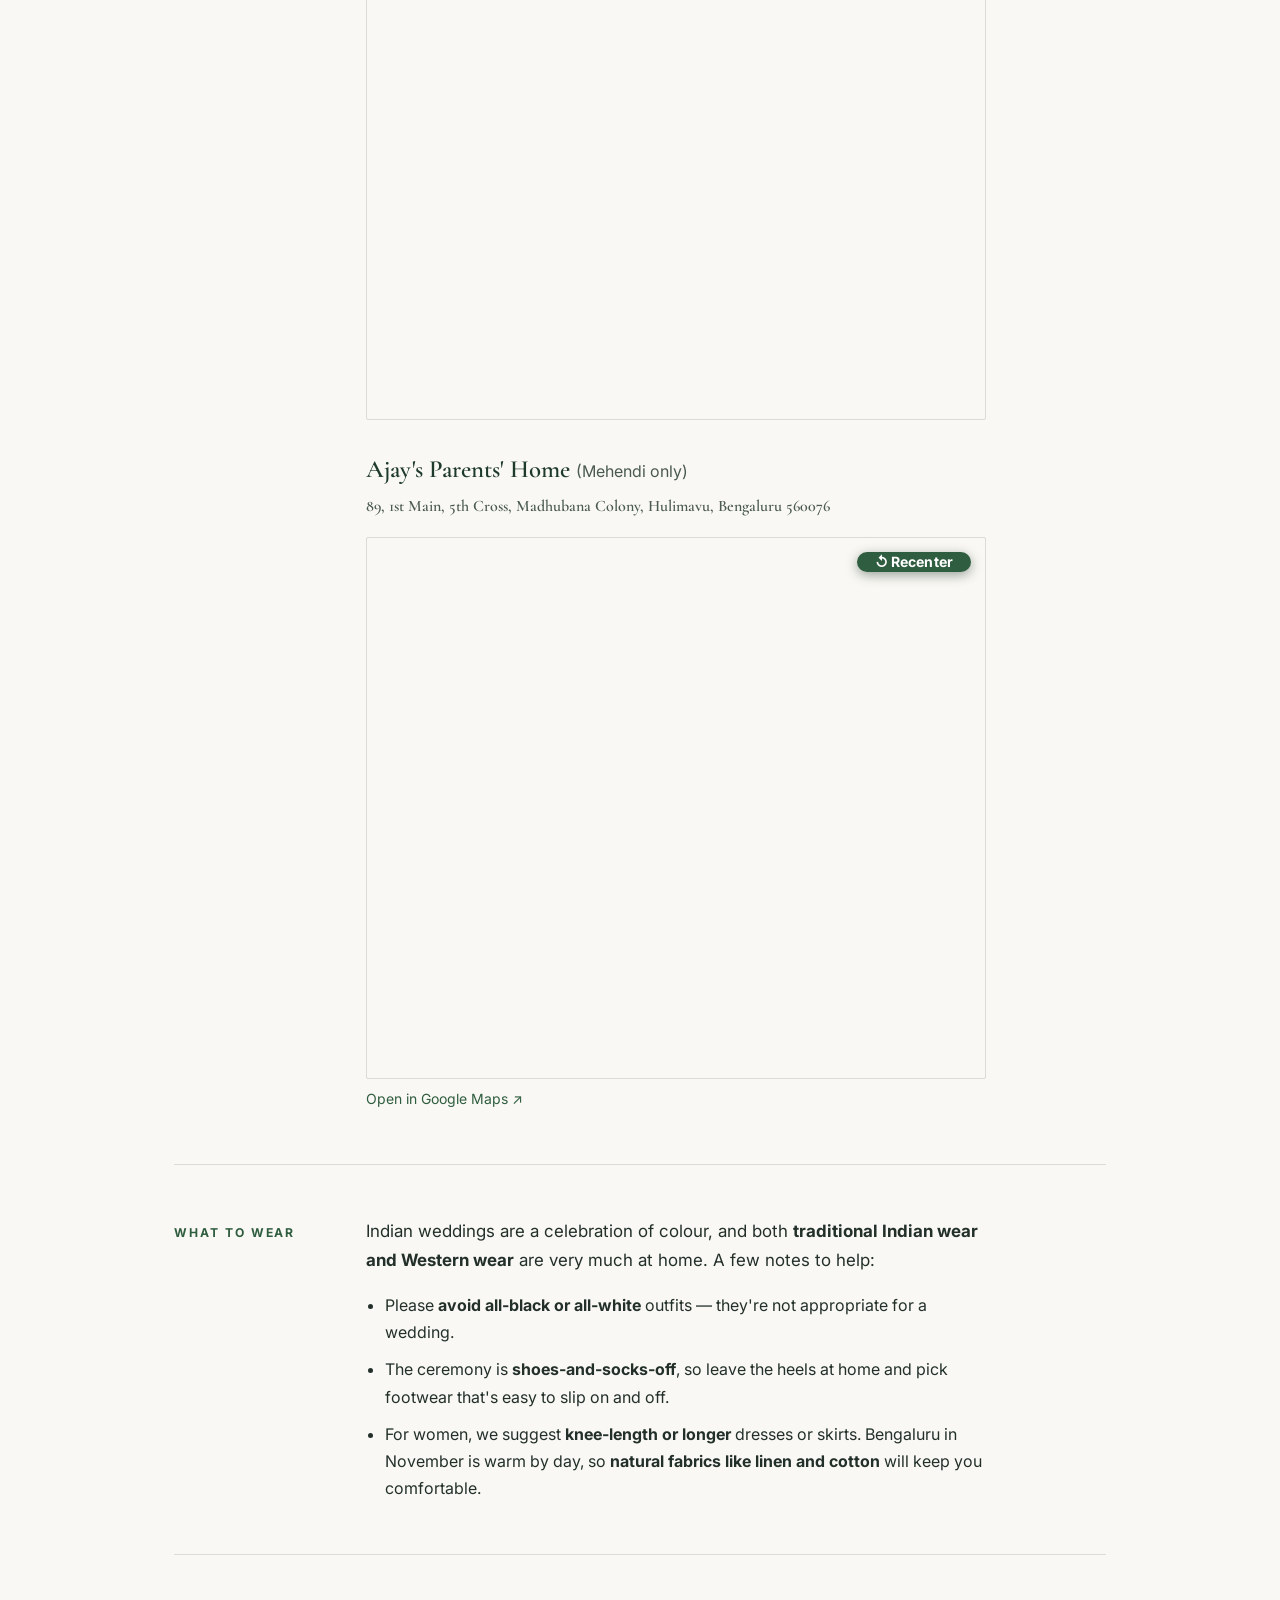
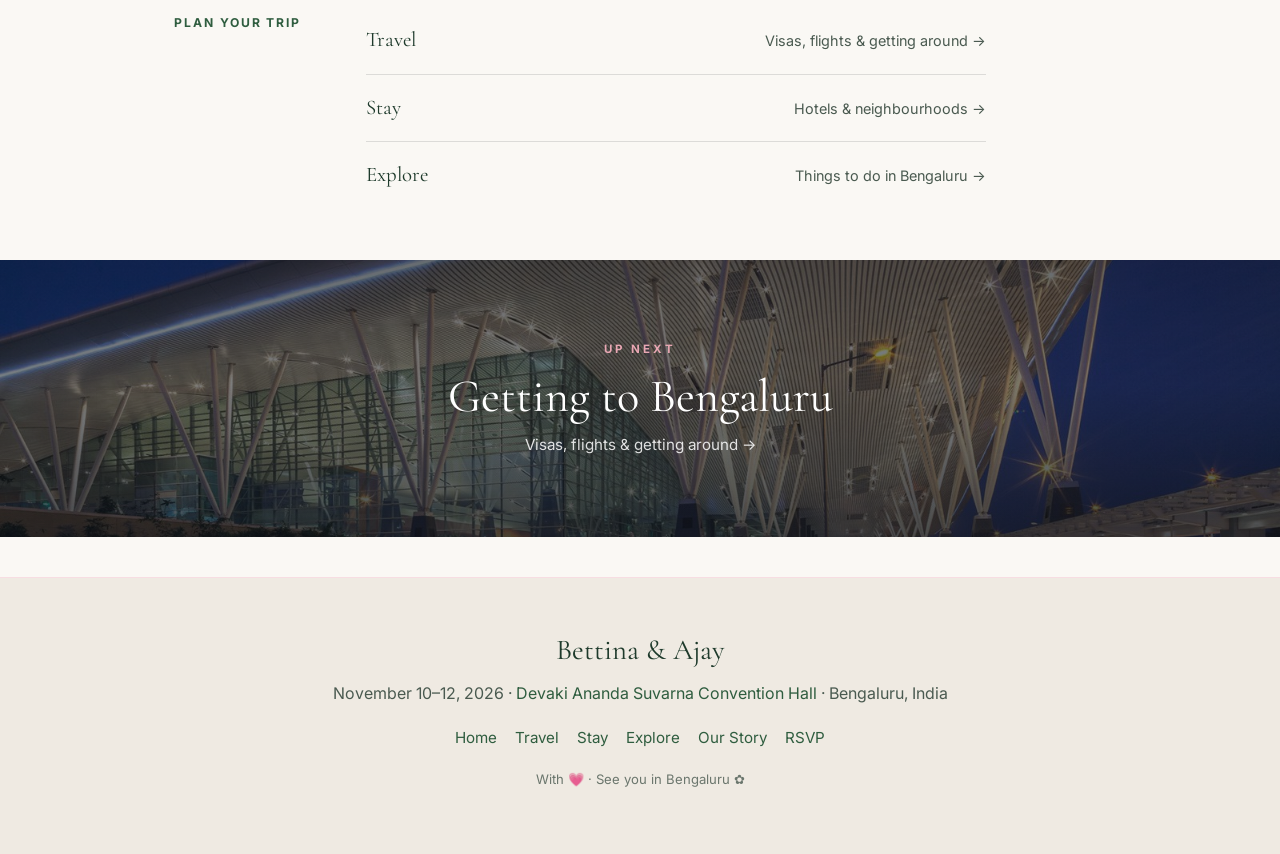
==== commit 263a0504: "Move Venues section above What to Wear on homepage Co-Authored-By: Claude Sonnet 4.6 <noreply@anthro" ====
--- a/index.html
+++ b/index.html
@@ -98,20 +98,6 @@
         </div>
       </section>
 
-      <!-- What to Wear -->
-      <section class="block" id="attire">
-        <p class="block__label">What to Wear</p>
-        <div class="block__body">
-          <p>Indian weddings are a celebration of colour, and both <strong>traditional Indian wear and Western wear</strong> are very much at home. A few notes to help:</p>
-          <ul class="bullets">
-            <li>Please <strong>avoid all-black or all-white</strong> outfits — they're not appropriate for a wedding.</li>
-            <li>The ceremony is <strong>shoes-and-socks-off</strong>, so leave the heels at home and pick
-              footwear that's easy to slip on and off.</li>
-            <li>For women, we suggest <strong>knee-length or longer</strong> dresses or skirts. Bengaluru in November is warm by day, so <strong>natural fabrics like linen and cotton</strong> will keep you comfortable.</li>
-          </ul>
-        </div>
-      </section>
-
       <!-- The Venue -->
       <section class="block" id="venue">
         <p class="block__label">Venues</p>
@@ -142,6 +128,20 @@
               target="homemap" title="Re-center the map on the home">↺ Recenter</a>
           </div>
           <p style="margin-top:8px;font-size:0.875rem;"><a href="https://maps.app.goo.gl/53vrpfTLoA7YVXSU9" target="_blank" rel="noopener">Open in Google Maps ↗</a></p>
+        </div>
+      </section>
+
+      <!-- What to Wear -->
+      <section class="block" id="attire">
+        <p class="block__label">What to Wear</p>
+        <div class="block__body">
+          <p>Indian weddings are a celebration of colour, and both <strong>traditional Indian wear and Western wear</strong> are very much at home. A few notes to help:</p>
+          <ul class="bullets">
+            <li>Please <strong>avoid all-black or all-white</strong> outfits — they're not appropriate for a wedding.</li>
+            <li>The ceremony is <strong>shoes-and-socks-off</strong>, so leave the heels at home and pick
+              footwear that's easy to slip on and off.</li>
+            <li>For women, we suggest <strong>knee-length or longer</strong> dresses or skirts. Bengaluru in November is warm by day, so <strong>natural fabrics like linen and cotton</strong> will keep you comfortable.</li>
+          </ul>
         </div>
       </section>
 
